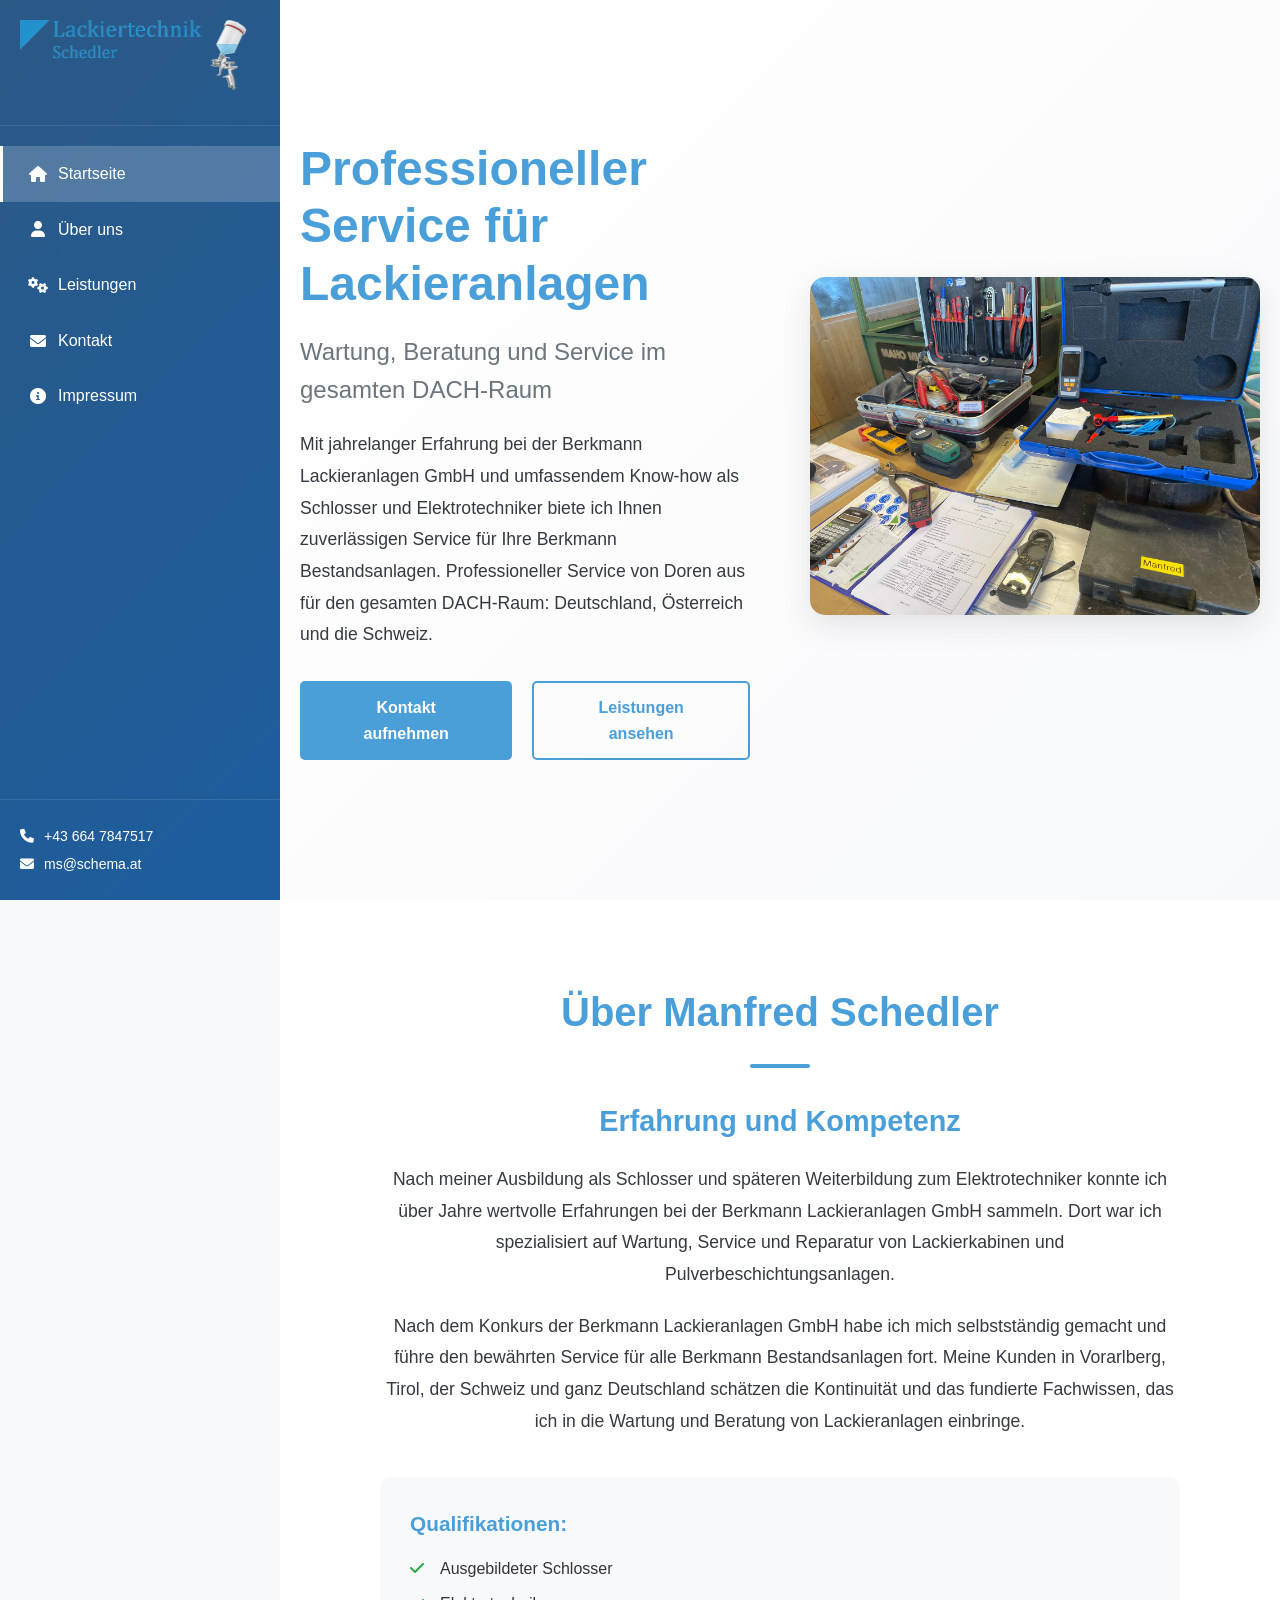
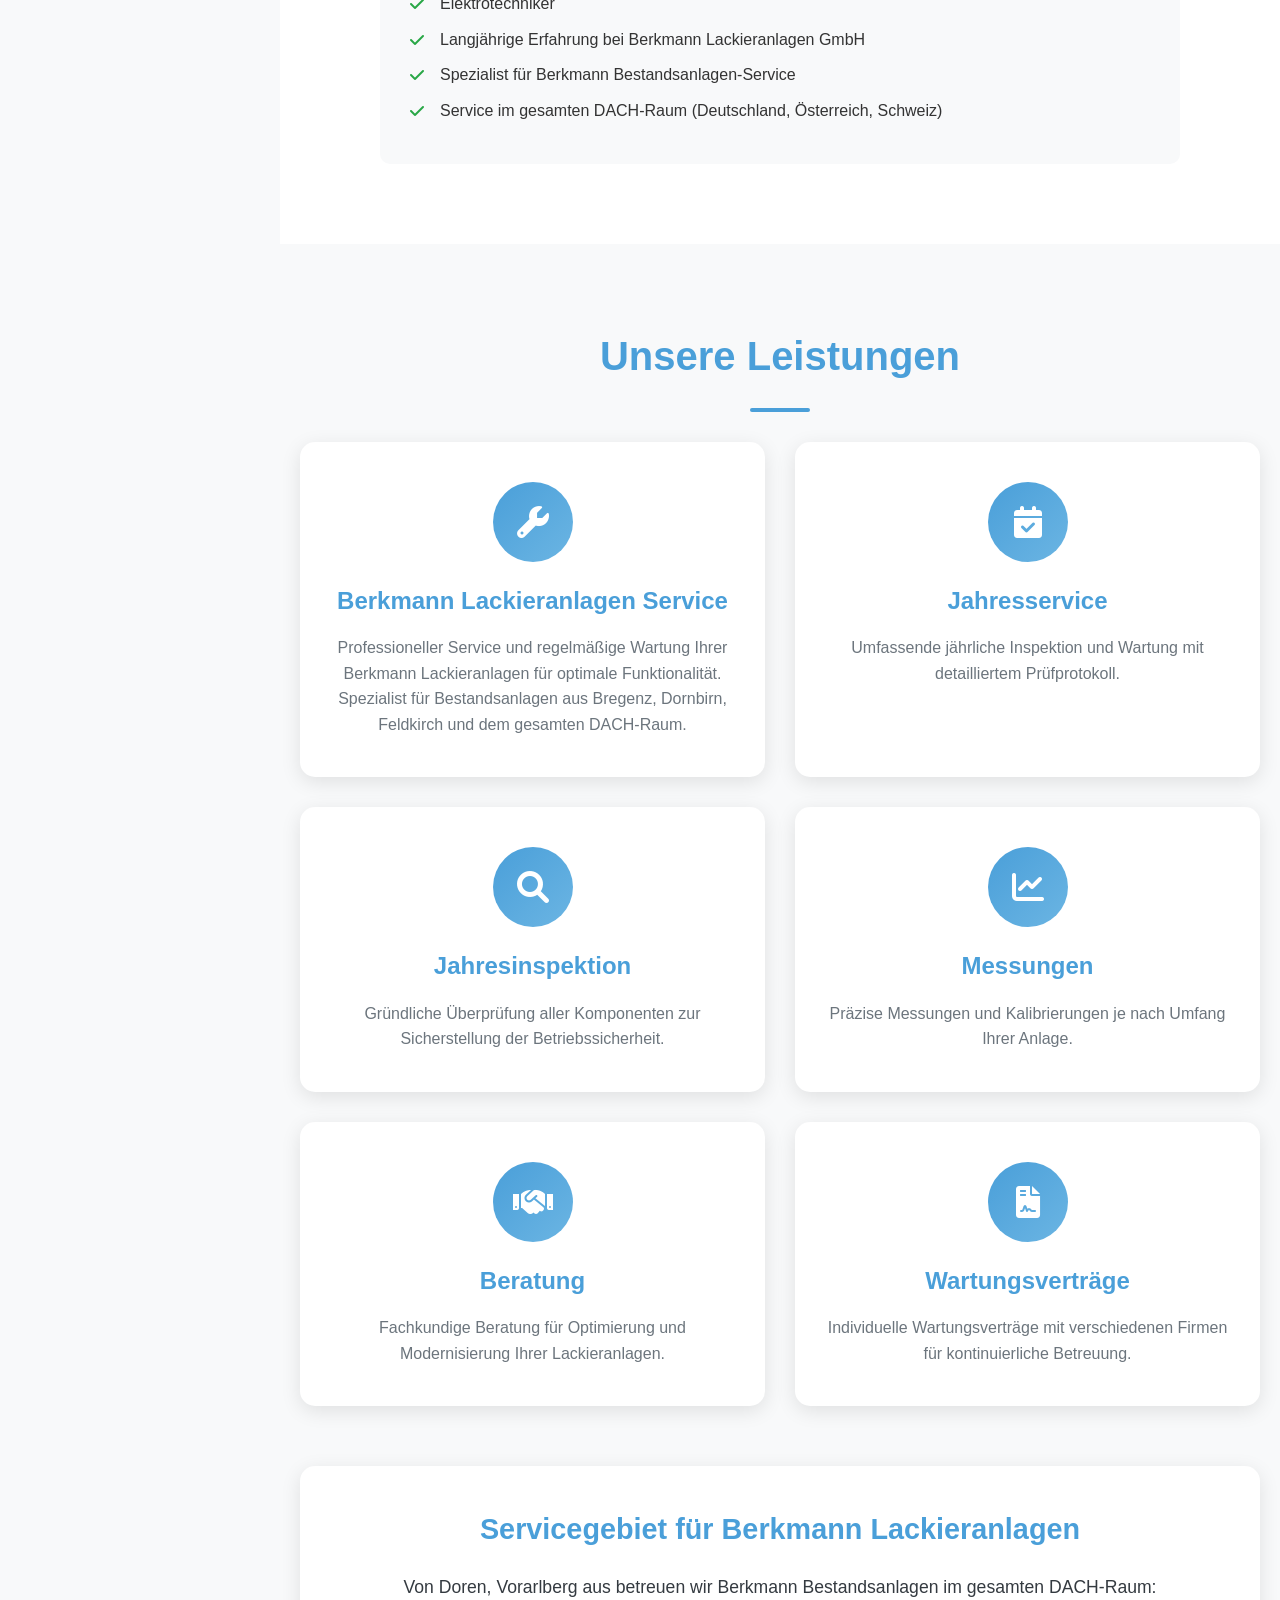
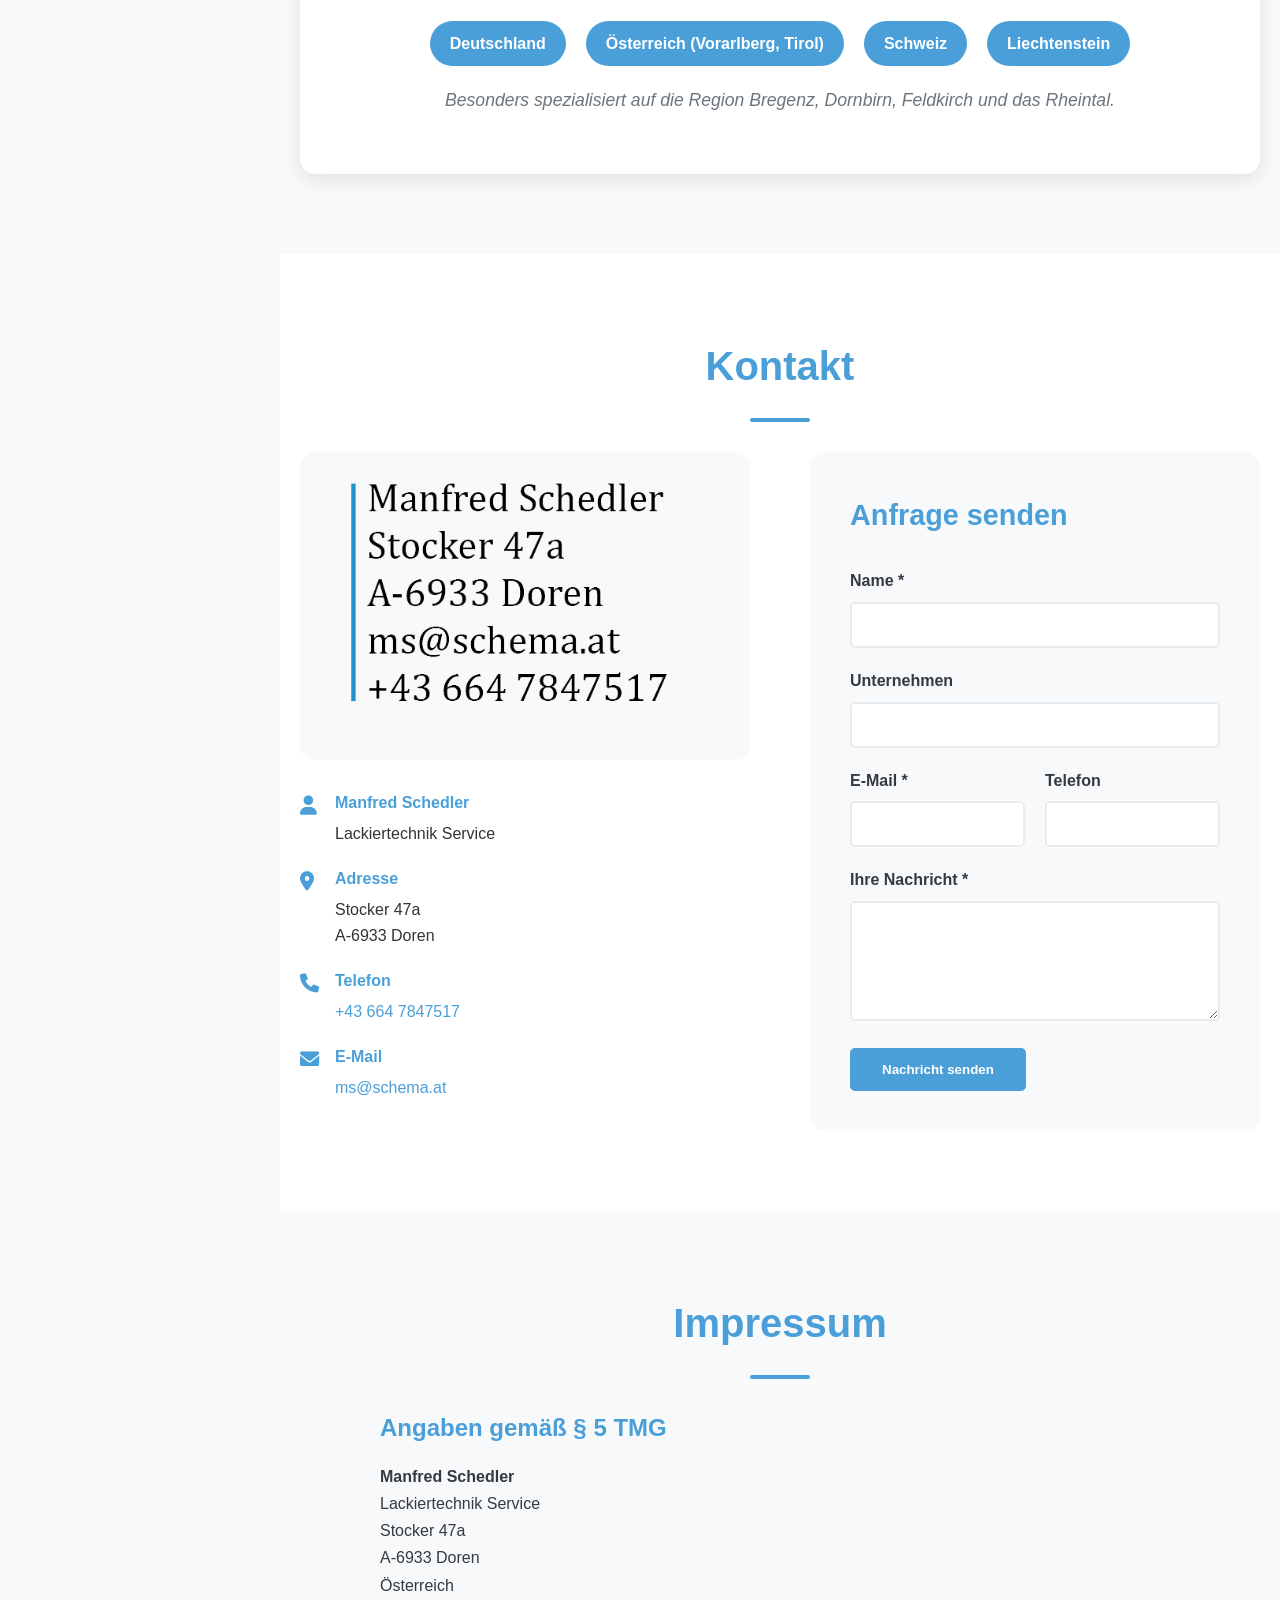
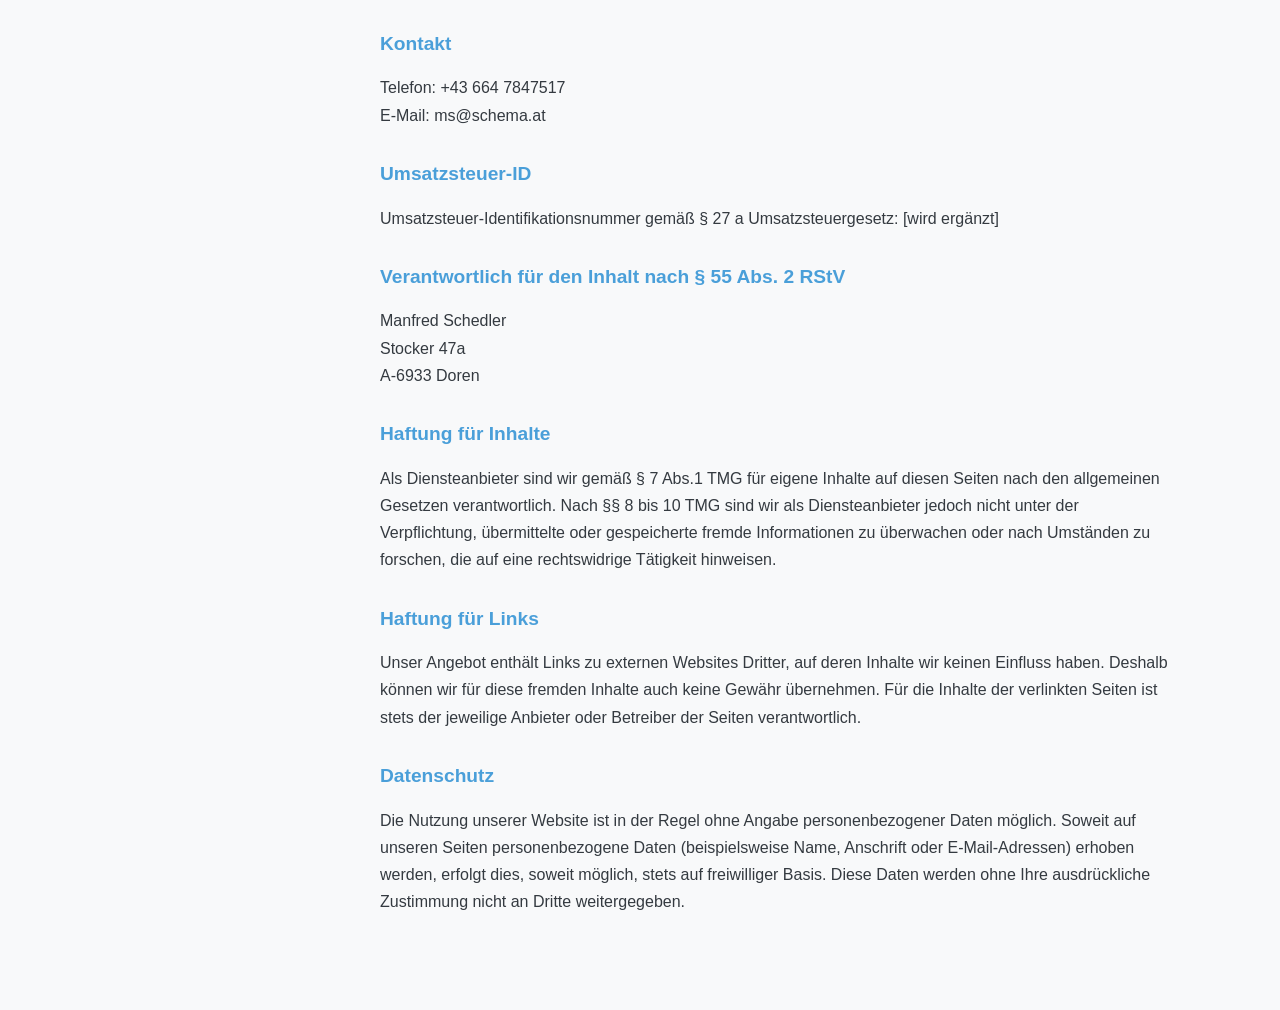
==== index.html @ 7fbb6a45 "Sicherung auf GitHub (04.10.2026)" ====
<!DOCTYPE html>
<html lang="de">
<head>
    <meta charset="UTF-8">
    <meta name="viewport" content="width=device-width, initial-scale=1.0">
    <title>Berkmann Lackieranlagen Service | Wartung & Beratung DACH | Schedler Lackiertechnik</title>
    <meta name="description" content="Professioneller Service für Berkmann Lackieranlagen im DACH-Raum. Wartung, Jahresservice und Beratung für Bestandsanlagen von Manfred Schedler aus Doren, Vorarlberg.">
    <meta name="keywords" content="Berkmann Lackieranlagen Service, Lackieranlagen Wartung, Berkmann Service, Jahresservice Lackieranlage, Manfred Schedler, Doren, Vorarlberg, Bregenz, Dornbirn, Feldkirch, Lackierkabine Wartung, Pulverbeschichtung Service">
    <meta name="robots" content="index, follow">
    <meta name="author" content="Manfred Schedler">
    <meta property="og:title" content="Berkmann Lackieranlagen Service | Schedler Lackiertechnik">
    <meta property="og:description" content="Professioneller Service und Wartung für Berkmann Lackieranlagen im DACH-Raum">
    <meta property="og:type" content="website">
    <meta property="og:url" content="https://www.lackiertechnikschedler.at">
    <meta property="og:image" content="https://www.lackiertechnikschedler.at/pictures/Firmenlogo_Name.png">
    <meta name="twitter:card" content="summary">
    <meta name="twitter:title" content="Berkmann Lackieranlagen Service | Schedler Lackiertechnik">
    <meta name="twitter:description" content="Professioneller Service und Wartung für Berkmann Lackieranlagen">
    <meta name="geo.region" content="AT-8">
    <meta name="geo.placename" content="Doren, Vorarlberg">
    <meta name="geo.position" content="47.3422;9.9375">
    <meta name="ICBM" content="47.3422, 9.9375">
    <link href="https://cdnjs.cloudflare.com/ajax/libs/font-awesome/6.0.0/css/all.min.css" rel="stylesheet">
    <link rel="stylesheet" href="style.css">
</head>
<body>
    <!-- Sidebar Navigation -->
    <nav class="sidebar">
        <div class="sidebar-header">
            <img src="pictures/Firmenlogo_Name.png" alt="Schedler Lackiertechnik Service Berkmann Lackieranlagen Logo" class="logo">
        </div>
        <ul class="nav-menu">
            <li><a href="#home" class="nav-link active"><i class="fas fa-home"></i> Startseite</a></li>
            <li><a href="#about" class="nav-link"><i class="fas fa-user"></i> Über uns</a></li>
            <li><a href="#services" class="nav-link"><i class="fas fa-cogs"></i> Leistungen</a></li>
            <li><a href="#contact" class="nav-link"><i class="fas fa-envelope"></i> Kontakt</a></li>
            <li><a href="#impressum" class="nav-link"><i class="fas fa-info-circle"></i> Impressum</a></li>
        </ul>
        <div class="sidebar-footer">
            <div class="contact-quick">
                <p><i class="fas fa-phone"></i> +43 664 7847517</p>
                <p><i class="fas fa-envelope"></i> ms@schema.at</p>
            </div>
        </div>
    </nav>

    <!-- Mobile Menu Toggle -->
    <button class="mobile-menu-toggle">
        <i class="fas fa-bars"></i>
    </button>

    <!-- Main Content -->
    <main class="main-content">
        <!-- Hero Section -->
        <section id="home" class="hero-section">
            <div class="hero-content">
                <div class="hero-text">
                    <h1>Professioneller Service für Lackieranlagen</h1>
                    <p class="hero-subtitle">Wartung, Beratung und Service im gesamten DACH-Raum</p>
                    <p class="hero-description">
                        Mit jahrelanger Erfahrung bei der Berkmann Lackieranlagen GmbH und umfassendem Know-how 
                        als Schlosser und Elektrotechniker biete ich Ihnen zuverlässigen Service für Ihre Berkmann Bestandsanlagen. 
                        Professioneller Service von Doren aus für den gesamten DACH-Raum: Deutschland, Österreich und die Schweiz.
                    </p>
                    <div class="hero-buttons">
                        <a href="#contact" class="btn btn-primary">Kontakt aufnehmen</a>
                        <a href="#services" class="btn btn-secondary">Leistungen ansehen</a>
                    </div>
                </div>
                <div class="hero-image">
                    <img src="pictures/werkzeug.jpg" alt="Professionelle Wartung Berkmann Lackieranlagen Werkzeuge Messgeräte Service">
                </div>
            </div>
        </section>

        <!-- About Section -->
        <section id="about" class="about-section">
            <div class="container">
                <h2>Über Manfred Schedler</h2>
                <div class="about-content">
                    <div class="about-text">
                        <h3>Erfahrung und Kompetenz</h3>
                        <p>
                            Nach meiner Ausbildung als Schlosser und späteren Weiterbildung zum Elektrotechniker 
                            konnte ich über Jahre wertvolle Erfahrungen bei der Berkmann Lackieranlagen GmbH sammeln. 
                            Dort war ich spezialisiert auf Wartung, Service und Reparatur von Lackierkabinen und Pulverbeschichtungsanlagen.
                        </p>
                        <p>
                            Nach dem Konkurs der Berkmann Lackieranlagen GmbH habe ich mich selbstständig gemacht und führe den bewährten 
                            Service für alle Berkmann Bestandsanlagen fort. Meine Kunden in Vorarlberg, Tirol, der Schweiz und ganz Deutschland schätzen die Kontinuität und das 
                            fundierte Fachwissen, das ich in die Wartung und Beratung von Lackieranlagen einbringe.
                        </p>
                        
                        <div class="qualifications">
                            <h4>Qualifikationen:</h4>
                            <ul>
                                <li><i class="fas fa-check"></i> Ausgebildeter Schlosser</li>
                                <li><i class="fas fa-check"></i> Elektrotechniker</li>
                                <li><i class="fas fa-check"></i> Langjährige Erfahrung bei Berkmann Lackieranlagen GmbH</li>
                                <li><i class="fas fa-check"></i> Spezialist für Berkmann Bestandsanlagen-Service</li>
                                <li><i class="fas fa-check"></i> Service im gesamten DACH-Raum (Deutschland, Österreich, Schweiz)</li>
                            </ul>
                        </div>
                    </div>
                </div>
            </div>
        </section>

        <!-- Services Section -->
        <section id="services" class="services-section">
            <div class="container">
                <h2>Unsere Leistungen</h2>
                <div class="services-grid">
                    <div class="service-card">
                        <div class="service-icon">
                            <i class="fas fa-wrench"></i>
                        </div>
                        <h3>Berkmann Lackieranlagen Service</h3>
                        <p>Professioneller Service und regelmäßige Wartung Ihrer Berkmann Lackieranlagen für optimale Funktionalität. Spezialist für Bestandsanlagen aus Bregenz, Dornbirn, Feldkirch und dem gesamten DACH-Raum.</p>
                    </div>
                    
                    <div class="service-card">
                        <div class="service-icon">
                            <i class="fas fa-calendar-check"></i>
                        </div>
                        <h3>Jahresservice</h3>
                        <p>Umfassende jährliche Inspektion und Wartung mit detailliertem Prüfprotokoll.</p>
                    </div>
                    
                    <div class="service-card">
                        <div class="service-icon">
                            <i class="fas fa-search"></i>
                        </div>
                        <h3>Jahresinspektion</h3>
                        <p>Gründliche Überprüfung aller Komponenten zur Sicherstellung der Betriebssicherheit.</p>
                    </div>
                    
                    <div class="service-card">
                        <div class="service-icon">
                            <i class="fas fa-chart-line"></i>
                        </div>
                        <h3>Messungen</h3>
                        <p>Präzise Messungen und Kalibrierungen je nach Umfang Ihrer Anlage.</p>
                    </div>
                    
                    <div class="service-card">
                        <div class="service-icon">
                            <i class="fas fa-handshake"></i>
                        </div>
                        <h3>Beratung</h3>
                        <p>Fachkundige Beratung für Optimierung und Modernisierung Ihrer Lackieranlagen.</p>
                    </div>
                    
                    <div class="service-card">
                        <div class="service-icon">
                            <i class="fas fa-file-contract"></i>
                        </div>
                        <h3>Wartungsverträge</h3>
                        <p>Individuelle Wartungsverträge mit verschiedenen Firmen für kontinuierliche Betreuung.</p>
                    </div>
                </div>
                
                <div class="service-areas">
                    <h3>Servicegebiet für Berkmann Lackieranlagen</h3>
                    <p>Von Doren, Vorarlberg aus betreuen wir Berkmann Bestandsanlagen im gesamten DACH-Raum:</p>
                    <div class="areas">
                        <span class="area">Deutschland</span>
                        <span class="area">Österreich (Vorarlberg, Tirol)</span>
                        <span class="area">Schweiz</span>
                        <span class="area">Liechtenstein</span>
                    </div>
                    <p style="margin-top: 20px; color: var(--secondary-gray); font-style: italic;">
                        Besonders spezialisiert auf die Region Bregenz, Dornbirn, Feldkirch und das Rheintal.
                    </p>
                </div>
            </div>
        </section>

        <!-- Contact Section -->
        <section id="contact" class="contact-section">
            <div class="container">
                <h2>Kontakt</h2>
                <div class="contact-content">
                    <div class="contact-info">
                        <div class="contact-card">
                            <img src="pictures/Firmenlogo_Adresse.png" alt="Kontaktdaten Manfred Schedler Berkmann Lackieranlagen Service Doren Vorarlberg" class="contact-logo">
                        </div>
                        
                        <div class="contact-details">
                            <div class="contact-item">
                                <i class="fas fa-user"></i>
                                <div>
                                    <h4>Manfred Schedler</h4>
                                    <p>Lackiertechnik Service</p>
                                </div>
                            </div>
                            
                            <div class="contact-item">
                                <i class="fas fa-map-marker-alt"></i>
                                <div>
                                    <h4>Adresse</h4>
                                    <p>Stocker 47a<br>A-6933 Doren</p>
                                </div>
                            </div>
                            
                            <div class="contact-item">
                                <i class="fas fa-phone"></i>
                                <div>
                                    <h4>Telefon</h4>
                                    <p><a href="tel:+4366478475117">+43 664 7847517</a></p>
                                </div>
                            </div>
                            
                            <div class="contact-item">
                                <i class="fas fa-envelope"></i>
                                <div>
                                    <h4>E-Mail</h4>
                                    <p><a href="mailto:ms@schema.at">ms@schema.at</a></p>
                                </div>
                            </div>
                        </div>
                    </div>
                    
                    <div class="contact-form">
                        <h3>Anfrage senden</h3>
                        <form>
                            <div class="form-group">
                                <label for="name">Name *</label>
                                <input type="text" id="name" name="name" required>
                            </div>
                            
                            <div class="form-group">
                                <label for="company">Unternehmen</label>
                                <input type="text" id="company" name="company">
                            </div>
                            
                            <div class="form-row">
                                <div class="form-group">
                                    <label for="email">E-Mail *</label>
                                    <input type="email" id="email" name="email" required>
                                </div>
                                
                                <div class="form-group">
                                    <label for="phone">Telefon</label>
                                    <input type="tel" id="phone" name="phone">
                                </div>
                            </div>
                            
                            <div class="form-group">
                                <label for="message">Ihre Nachricht *</label>
                                <textarea id="message" name="message" rows="5" required></textarea>
                            </div>
                            
                            <button type="submit" class="btn btn-primary">Nachricht senden</button>
                        </form>
                    </div>
                </div>
            </div>
        </section>

        <!-- Impressum Section -->
        <section id="impressum" class="impressum-section">
            <div class="container">
                <h2>Impressum</h2>
                <div class="impressum-content">
                    <div class="impressum-info">
                        <h3>Angaben gemäß § 5 TMG</h3>
                        <p>
                            <strong>Manfred Schedler</strong><br>
                            Lackiertechnik Service<br>
                            Stocker 47a<br>
                            A-6933 Doren<br>
                            Österreich
                        </p>
                        
                        <h4>Kontakt</h4>
                        <p>
                            Telefon: +43 664 7847517<br>
                            E-Mail: ms@schema.at
                        </p>
                        
                        <h4>Umsatzsteuer-ID</h4>
                        <p>Umsatzsteuer-Identifikationsnummer gemäß § 27 a Umsatzsteuergesetz: [wird ergänzt]</p>
                        
                        <h4>Verantwortlich für den Inhalt nach § 55 Abs. 2 RStV</h4>
                        <p>
                            Manfred Schedler<br>
                            Stocker 47a<br>
                            A-6933 Doren
                        </p>
                        
                        <h4>Haftung für Inhalte</h4>
                        <p>
                            Als Diensteanbieter sind wir gemäß § 7 Abs.1 TMG für eigene Inhalte auf diesen Seiten nach den 
                            allgemeinen Gesetzen verantwortlich. Nach §§ 8 bis 10 TMG sind wir als Diensteanbieter jedoch nicht 
                            unter der Verpflichtung, übermittelte oder gespeicherte fremde Informationen zu überwachen oder nach 
                            Umständen zu forschen, die auf eine rechtswidrige Tätigkeit hinweisen.
                        </p>
                        
                        <h4>Haftung für Links</h4>
                        <p>
                            Unser Angebot enthält Links zu externen Websites Dritter, auf deren Inhalte wir keinen Einfluss haben. 
                            Deshalb können wir für diese fremden Inhalte auch keine Gewähr übernehmen. Für die Inhalte der verlinkten 
                            Seiten ist stets der jeweilige Anbieter oder Betreiber der Seiten verantwortlich.
                        </p>
                        
                        <h4>Datenschutz</h4>
                        <p>
                            Die Nutzung unserer Website ist in der Regel ohne Angabe personenbezogener Daten möglich. 
                            Soweit auf unseren Seiten personenbezogene Daten (beispielsweise Name, Anschrift oder E-Mail-Adressen) 
                            erhoben werden, erfolgt dies, soweit möglich, stets auf freiwilliger Basis. Diese Daten werden ohne Ihre 
                            ausdrückliche Zustimmung nicht an Dritte weitergegeben.
                        </p>
                    </div>
                </div>
            </div>
        </section>
    </main>

    <!-- Strukturierte Daten für SEO -->
    <script type="application/ld+json">
    {
      "@context": "https://schema.org",
      "@type": "LocalBusiness",
      "name": "Schedler Lackiertechnik Service",
      "description": "Professioneller Service für Berkmann Lackieranlagen im DACH-Raum",
      "image": "https://www.lackiertechnikschedler.at/pictures/Firmenlogo_Name.png",
      "address": {
        "@type": "PostalAddress",
        "streetAddress": "Stocker 47a",
        "addressLocality": "Doren",
        "addressRegion": "Vorarlberg",
        "postalCode": "6933",
        "addressCountry": "AT"
      },
      "telephone": "+43 664 7847517",
      "email": "ms@schema.at",
      "url": "https://www.lackiertechnikschedler.at",
      "priceRange": "$$",
      "openingHours": "Mo-Fr 08:00-17:00",
      "serviceArea": {
        "@type": "GeoCircle",
        "geoMidpoint": {
          "@type": "GeoCoordinates",
          "latitude": 47.3422,
          "longitude": 9.9375
        },
        "geoRadius": "500000"
      },
      "hasOfferCatalog": {
        "@type": "OfferCatalog",
        "name": "Lackieranlagen Services",
        "itemListElement": [
          {
            "@type": "Offer",
            "itemOffered": {
              "@type": "Service",
              "name": "Berkmann Lackieranlagen Service",
              "description": "Wartung und Service für Berkmann Bestandsanlagen"
            }
          },
          {
            "@type": "Offer",
            "itemOffered": {
              "@type": "Service",
              "name": "Jahresservice Lackieranlagen",
              "description": "Jährliche Inspektion und Wartung von Lackieranlagen"
            }
          },
          {
            "@type": "Offer",
            "itemOffered": {
              "@type": "Service",
              "name": "Wartungsverträge",
              "description": "Individuelle Wartungsverträge für kontinuierliche Betreuung"
            }
          }
        ]
      },
      "founder": {
        "@type": "Person",
        "name": "Manfred Schedler",
        "jobTitle": "Elektrotechniker & Schlosser"
      }
    }
    </script>

    <script src="script.js"></script>
</body>
</html>
---- style.css ----
/* CSS Reset und Basis Styles */
* {
    margin: 0;
    padding: 0;
    box-sizing: border-box;
}

html {
    scroll-behavior: smooth;
}

body {
    font-family: 'Segoe UI', Tahoma, Geneva, Verdana, sans-serif;
    line-height: 1.6;
    color: #333;
    background-color: #f8f9fa;
}

/* CSS Variablen für Farben */
:root {
    --primary-blue: #4A9FD9;
    --primary-blue-dark: #3788c4;
    --primary-blue-light: #6bb5e3;
    --secondary-gray: #6c757d;
    --light-gray: #f8f9fa;
    --medium-gray: #e9ecef;
    --dark-gray: #343a40;
    --white: #ffffff;
    --success: #28a745;
    --danger: #dc3545;
    --warning: #ffc107;
    --info: #17a2b8;
    --sidebar-width: 280px;
}

/* Container */
.container {
    max-width: 1200px;
    margin: 0 auto;
    padding: 0 20px;
}

/* Sidebar Navigation */
.sidebar {
    position: fixed;
    top: 0;
    left: 0;
    height: 100vh;
    width: var(--sidebar-width);
    background: linear-gradient(135deg, #2b5986 0%, #1c5d9e 100%);
    color: var(--white);
    z-index: 1000;
    display: flex;
    flex-direction: column;
    transition: transform 0.3s ease;
}

.sidebar-header {
    padding: 20px;
    border-bottom: 1px solid rgba(255, 255, 255, 0.1);
}

.sidebar-header .logo {
    width: 100%;
    height: auto;
    max-width: 240px;
}

.nav-menu {
    list-style: none;
    padding: 20px 0;
    flex: 1;
}

.nav-menu li {
    margin: 0;
}

.nav-link {
    display: flex;
    align-items: center;
    padding: 15px 25px;
    color: var(--white);
    text-decoration: none;
    transition: all 0.3s ease;
    border-left: 3px solid transparent;
}

.nav-link:hover {
    background-color: rgba(255, 255, 255, 0.1);
    border-left-color: var(--white);
}

.nav-link.active {
    background-color: rgba(255, 255, 255, 0.2);
    border-left-color: var(--white);
}

.nav-link i {
    margin-right: 10px;
    width: 20px;
    text-align: center;
}

.sidebar-footer {
    padding: 20px;
    border-top: 1px solid rgba(255, 255, 255, 0.1);
}

.contact-quick p {
    margin: 5px 0;
    font-size: 14px;
    display: flex;
    align-items: center;
}

.contact-quick i {
    margin-right: 8px;
    width: 16px;
}

/* Mobile Menu Toggle */
.mobile-menu-toggle {
    display: none;
    position: fixed;
    top: 20px;
    left: 20px;
    z-index: 1001;
    background: var(--primary-blue);
    color: var(--white);
    border: none;
    padding: 12px;
    border-radius: 5px;
    cursor: pointer;
    font-size: 18px;
}

/* Main Content */
.main-content {
    margin-left: var(--sidebar-width);
    min-height: 100vh;
}

/* Sections */
section {
    padding: 80px 0;
}

section h2 {
    font-size: 2.5rem;
    margin-bottom: 30px;
    text-align: center;
    color: var(--primary-blue);
    position: relative;
}

section h2::after {
    content: '';
    display: block;
    width: 60px;
    height: 4px;
    background: var(--primary-blue);
    margin: 20px auto;
    border-radius: 2px;
}

/* Hero Section */
.hero-section {
    background: linear-gradient(135deg, var(--white) 0%, var(--light-gray) 100%);
    padding: 100px 0;
    min-height: 100vh;
    display: flex;
    align-items: center;
}

.hero-content {
    display: grid;
    grid-template-columns: 1fr 1fr;
    gap: 60px;
    align-items: center;
    max-width: 1200px;
    margin: 0 auto;
    padding: 0 20px;
}

.hero-text h1 {
    font-size: 3rem;
    color: var(--primary-blue);
    margin-bottom: 20px;
    line-height: 1.2;
}

.hero-subtitle {
    font-size: 1.5rem;
    color: var(--secondary-gray);
    margin-bottom: 20px;
    font-weight: 300;
}

.hero-description {
    font-size: 1.1rem;
    color: var(--dark-gray);
    margin-bottom: 30px;
    line-height: 1.8;
}

.hero-buttons {
    display: flex;
    gap: 20px;
}

.hero-image img {
    width: 100%;
    height: auto;
    border-radius: 15px;
    box-shadow: 0 10px 30px rgba(0, 0, 0, 0.1);
}

/* Buttons */
.btn {
    display: inline-block;
    padding: 12px 30px;
    border-radius: 5px;
    text-decoration: none;
    font-weight: 600;
    text-align: center;
    transition: all 0.3s ease;
    cursor: pointer;
    border: 2px solid transparent;
}

.btn-primary {
    background: var(--primary-blue);
    color: var(--white);
    border-color: var(--primary-blue);
}

.btn-primary:hover {
    background: var(--primary-blue-dark);
    border-color: var(--primary-blue-dark);
    transform: translateY(-2px);
    box-shadow: 0 5px 15px rgba(74, 159, 217, 0.3);
}

.btn-secondary {
    background: transparent;
    color: var(--primary-blue);
    border-color: var(--primary-blue);
}

.btn-secondary:hover {
    background: var(--primary-blue);
    color: var(--white);
    transform: translateY(-2px);
}

/* About Section */
.about-section {
    background: var(--white);
}

.about-content {
    max-width: 800px;
    margin: 0 auto;
    text-align: center;
}

.about-text h3 {
    color: var(--primary-blue);
    font-size: 1.8rem;
    margin-bottom: 20px;
}

.about-text p {
    font-size: 1.1rem;
    margin-bottom: 20px;
    color: var(--dark-gray);
    line-height: 1.8;
}

.qualifications {
    background: var(--light-gray);
    padding: 30px;
    border-radius: 10px;
    margin-top: 40px;
    text-align: left;
}

.qualifications h4 {
    color: var(--primary-blue);
    margin-bottom: 15px;
    font-size: 1.3rem;
}

.qualifications ul {
    list-style: none;
}

.qualifications li {
    margin: 10px 0;
    display: flex;
    align-items: center;
}

.qualifications li i {
    color: var(--success);
    margin-right: 10px;
    width: 20px;
}

/* Services Section */
.services-section {
    background: var(--light-gray);
}

.services-grid {
    display: grid;
    grid-template-columns: repeat(auto-fit, minmax(350px, 1fr));
    gap: 30px;
    margin-bottom: 60px;
}

.service-card {
    background: var(--white);
    padding: 40px 30px;
    border-radius: 15px;
    text-align: center;
    box-shadow: 0 5px 20px rgba(0, 0, 0, 0.1);
    transition: transform 0.3s ease, box-shadow 0.3s ease;
}

.service-card:hover {
    transform: translateY(-5px);
    box-shadow: 0 15px 40px rgba(0, 0, 0, 0.15);
}

.service-icon {
    width: 80px;
    height: 80px;
    background: linear-gradient(135deg, var(--primary-blue), var(--primary-blue-light));
    border-radius: 50%;
    display: flex;
    align-items: center;
    justify-content: center;
    margin: 0 auto 20px;
}

.service-icon i {
    font-size: 2rem;
    color: var(--white);
}

.service-card h3 {
    color: var(--primary-blue);
    margin-bottom: 15px;
    font-size: 1.5rem;
}

.service-card p {
    color: var(--secondary-gray);
    line-height: 1.6;
}

.service-areas {
    text-align: center;
    background: var(--white);
    padding: 40px;
    border-radius: 15px;
    box-shadow: 0 5px 20px rgba(0, 0, 0, 0.1);
}

.service-areas h3 {
    color: var(--primary-blue);
    margin-bottom: 20px;
    font-size: 1.8rem;
}

.service-areas p {
    margin-bottom: 20px;
    color: var(--dark-gray);
    font-size: 1.1rem;
}

.areas {
    display: flex;
    justify-content: center;
    gap: 20px;
    flex-wrap: wrap;
}

.area {
    background: var(--primary-blue);
    color: var(--white);
    padding: 10px 20px;
    border-radius: 25px;
    font-weight: 600;
}

/* Contact Section */
.contact-section {
    background: var(--white);
}

.contact-content {
    display: grid;
    grid-template-columns: 1fr 1fr;
    gap: 60px;
    max-width: 1200px;
    margin: 0 auto;
}

.contact-card {
    background: var(--light-gray);
    padding: 30px;
    border-radius: 15px;
    text-align: center;
    margin-bottom: 30px;
}

.contact-logo {
    max-width: 100%;
    height: auto;
}

.contact-details {
    display: flex;
    flex-direction: column;
    gap: 20px;
}

.contact-item {
    display: flex;
    align-items: flex-start;
    gap: 15px;
}

.contact-item i {
    color: var(--primary-blue);
    font-size: 1.2rem;
    margin-top: 5px;
    min-width: 20px;
}

.contact-item h4 {
    color: var(--primary-blue);
    margin-bottom: 5px;
}

.contact-item a {
    color: var(--primary-blue);
    text-decoration: none;
}

.contact-item a:hover {
    text-decoration: underline;
}

/* Contact Form */
.contact-form {
    background: var(--light-gray);
    padding: 40px;
    border-radius: 15px;
}

.contact-form h3 {
    color: var(--primary-blue);
    margin-bottom: 30px;
    font-size: 1.8rem;
}

.form-group {
    margin-bottom: 20px;
}

.form-row {
    display: grid;
    grid-template-columns: 1fr 1fr;
    gap: 20px;
}

.form-group label {
    display: block;
    margin-bottom: 8px;
    color: var(--dark-gray);
    font-weight: 600;
}

.form-group input,
.form-group textarea {
    width: 100%;
    padding: 12px 15px;
    border: 2px solid var(--medium-gray);
    border-radius: 5px;
    font-size: 16px;
    transition: border-color 0.3s ease;
    font-family: inherit;
}

.form-group input:focus,
.form-group textarea:focus {
    outline: none;
    border-color: var(--primary-blue);
}

.form-group textarea {
    resize: vertical;
    min-height: 120px;
}

/* Impressum Section */
.impressum-section {
    background: var(--light-gray);
}

.impressum-content {
    max-width: 800px;
    margin: 0 auto;
}

.impressum-info h3,
.impressum-info h4 {
    color: var(--primary-blue);
    margin-top: 30px;
    margin-bottom: 15px;
}

.impressum-info h3 {
    font-size: 1.5rem;
}

.impressum-info h4 {
    font-size: 1.2rem;
}

.impressum-info p {
    margin-bottom: 15px;
    line-height: 1.7;
    color: var(--dark-gray);
}

/* Responsive Design */
@media (max-width: 1024px) {
    .hero-content {
        grid-template-columns: 1fr;
        gap: 40px;
        text-align: center;
    }
    
    .hero-text h1 {
        font-size: 2.5rem;
    }
    
    .contact-content {
        grid-template-columns: 1fr;
        gap: 40px;
    }
}

@media (max-width: 768px) {
    .sidebar {
        transform: translateX(-100%);
    }
    
    .sidebar.active {
        transform: translateX(0);
    }
    
    .mobile-menu-toggle {
        display: block;
    }
    
    .main-content {
        margin-left: 0;
    }
    
    section {
        padding: 60px 0;
    }
    
    section h2 {
        font-size: 2rem;
    }
    
    .hero-text h1 {
        font-size: 2rem;
    }
    
    .hero-subtitle {
        font-size: 1.2rem;
    }
    
    .hero-buttons {
        flex-direction: column;
        gap: 15px;
    }
    
    .services-grid {
        grid-template-columns: 1fr;
        gap: 20px;
    }
    
    .form-row {
        grid-template-columns: 1fr;
    }
    
    .areas {
        flex-direction: column;
        align-items: center;
    }
    
    .hero-section {
        padding: 120px 0 60px;
    }
}

@media (max-width: 480px) {
    .container {
        padding: 0 15px;
    }
    
    .hero-text h1 {
        font-size: 1.8rem;
    }
    
    .service-card {
        padding: 30px 20px;
    }
    
    .contact-form {
        padding: 30px 20px;
    }
    
    .hero-content {
        padding: 0 15px;
    }
}
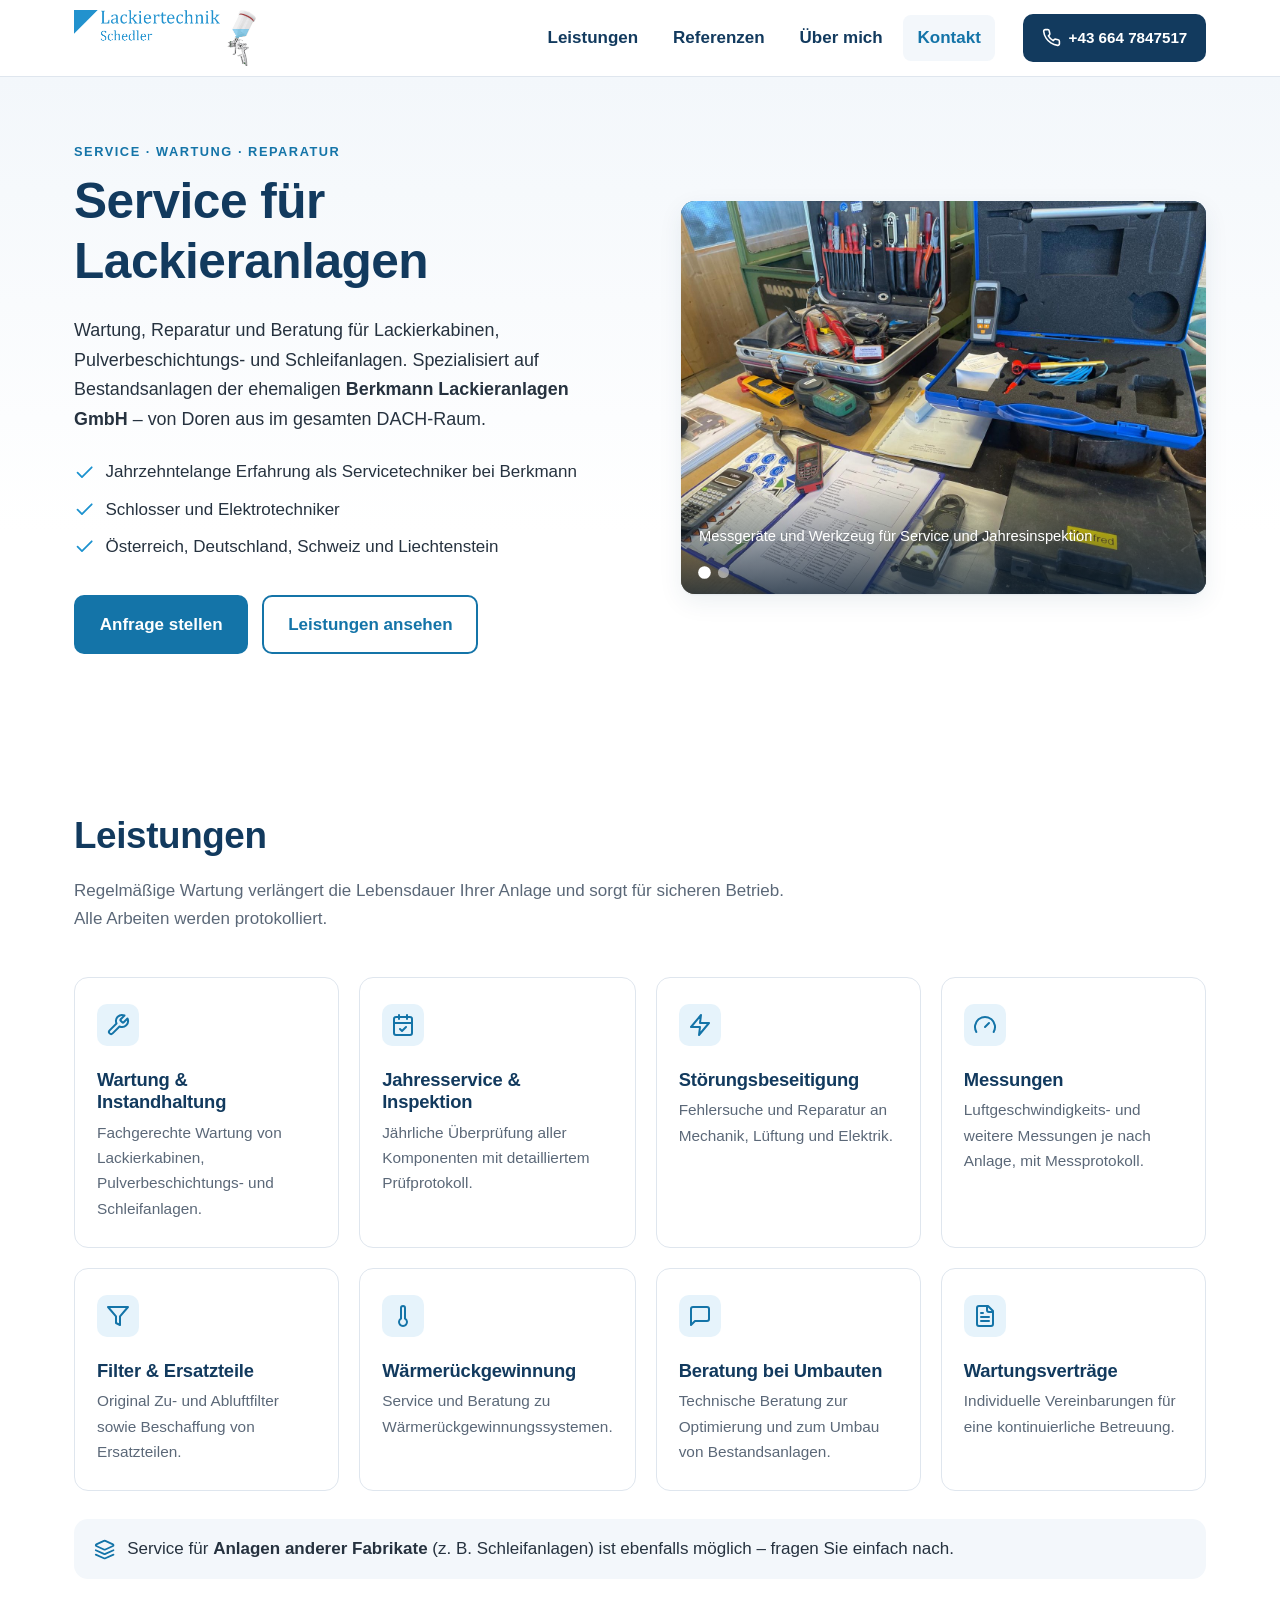
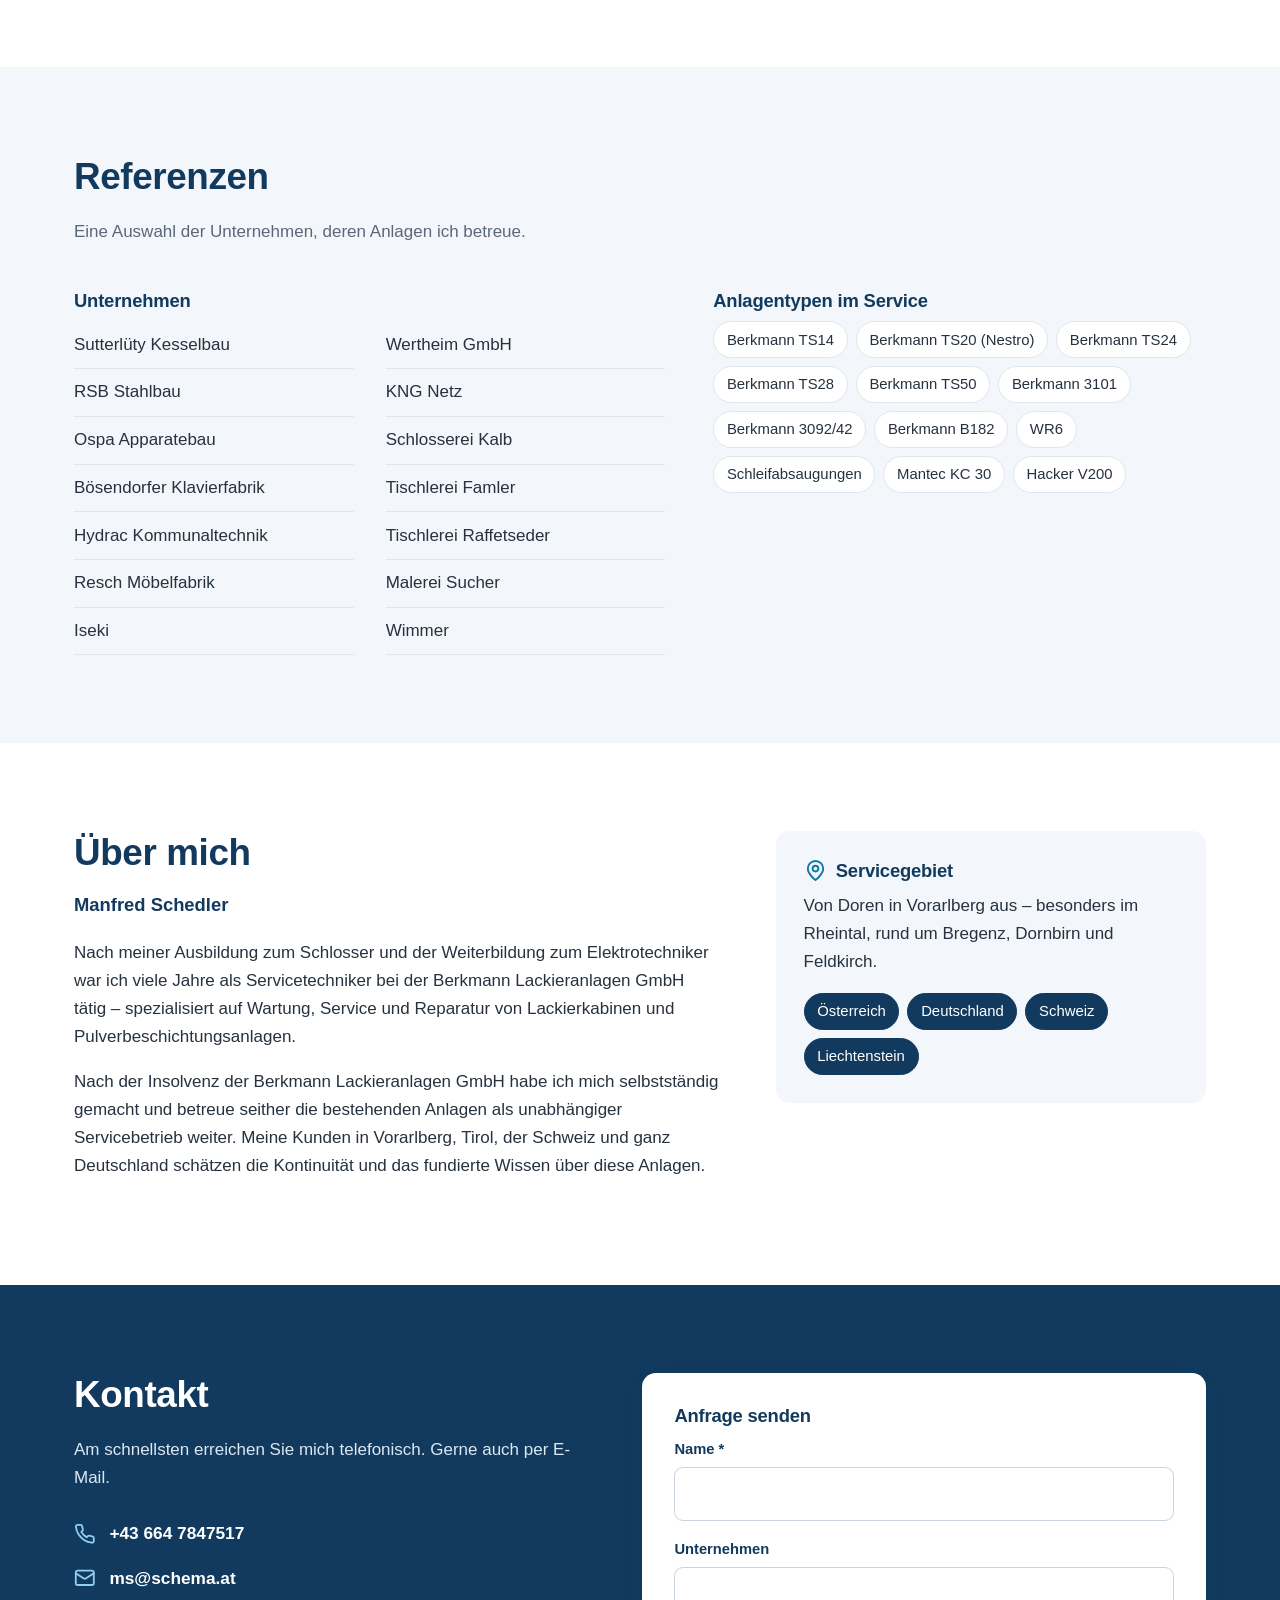
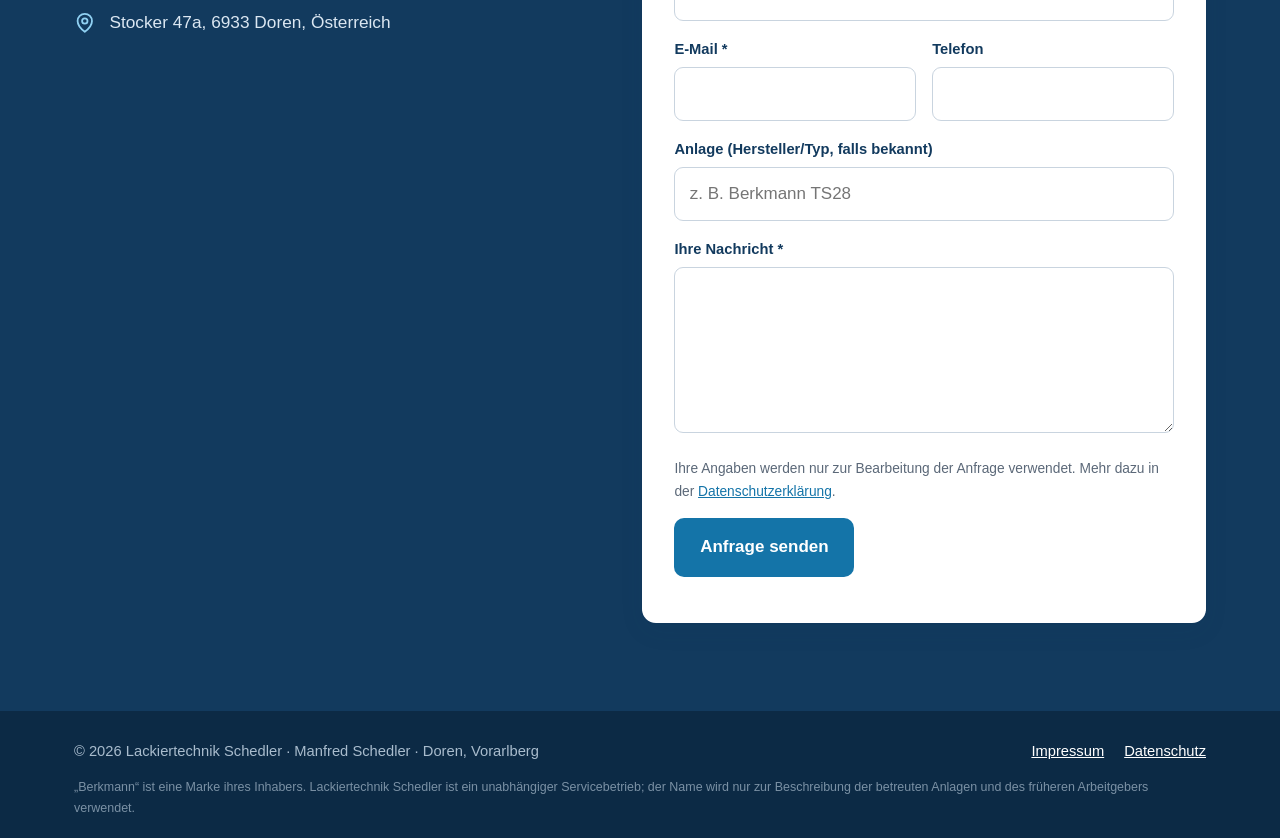
==== commit 59bdeef6: "Neue Website: Navigation oben, Referenzen, AT-Impressum, Datenschutz, Icons lokal, Favicon, Bild-Sli" ====
--- a/index.html
+++ b/index.html
@@ -1,390 +1,231 @@
 <!DOCTYPE html>
 <html lang="de">
 <head>
-    <meta charset="UTF-8">
-    <meta name="viewport" content="width=device-width, initial-scale=1.0">
-    <title>Berkmann Lackieranlagen Service | Wartung & Beratung DACH | Schedler Lackiertechnik</title>
-    <meta name="description" content="Professioneller Service für Berkmann Lackieranlagen im DACH-Raum. Wartung, Jahresservice und Beratung für Bestandsanlagen von Manfred Schedler aus Doren, Vorarlberg.">
-    <meta name="keywords" content="Berkmann Lackieranlagen Service, Lackieranlagen Wartung, Berkmann Service, Jahresservice Lackieranlage, Manfred Schedler, Doren, Vorarlberg, Bregenz, Dornbirn, Feldkirch, Lackierkabine Wartung, Pulverbeschichtung Service">
-    <meta name="robots" content="index, follow">
-    <meta name="author" content="Manfred Schedler">
-    <meta property="og:title" content="Berkmann Lackieranlagen Service | Schedler Lackiertechnik">
-    <meta property="og:description" content="Professioneller Service und Wartung für Berkmann Lackieranlagen im DACH-Raum">
-    <meta property="og:type" content="website">
-    <meta property="og:url" content="https://www.lackiertechnikschedler.at">
-    <meta property="og:image" content="https://www.lackiertechnikschedler.at/pictures/Firmenlogo_Name.png">
-    <meta name="twitter:card" content="summary">
-    <meta name="twitter:title" content="Berkmann Lackieranlagen Service | Schedler Lackiertechnik">
-    <meta name="twitter:description" content="Professioneller Service und Wartung für Berkmann Lackieranlagen">
-    <meta name="geo.region" content="AT-8">
-    <meta name="geo.placename" content="Doren, Vorarlberg">
-    <meta name="geo.position" content="47.3422;9.9375">
-    <meta name="ICBM" content="47.3422, 9.9375">
-    <link href="https://cdnjs.cloudflare.com/ajax/libs/font-awesome/6.0.0/css/all.min.css" rel="stylesheet">
-    <link rel="stylesheet" href="style.css">
+<meta charset="UTF-8">
+<meta name="viewport" content="width=device-width, initial-scale=1">
+<title>Lackiertechnik Schedler – Service &amp; Wartung für Lackieranlagen | Doren, Vorarlberg</title>
+<meta name="description" content="Service, Wartung und Reparatur von Lackieranlagen im DACH-Raum – spezialisiert auf Bestandsanlagen der ehemaligen Berkmann Lackieranlagen GmbH. Manfred Schedler, Doren (Vorarlberg).">
+<meta name="author" content="Manfred Schedler">
+<link rel="canonical" href="https://www.lackiertechnikschedler.at/">
+<meta property="og:type" content="website">
+<meta property="og:title" content="Lackiertechnik Schedler – Service &amp; Wartung für Lackieranlagen">
+<meta property="og:description" content="Service für Bestandsanlagen der ehemaligen Berkmann Lackieranlagen GmbH und andere Fabrikate – von Doren aus im gesamten DACH-Raum.">
+<meta property="og:url" content="https://www.lackiertechnikschedler.at/">
+<meta property="og:image" content="https://www.lackiertechnikschedler.at/img/werkzeug.jpg">
+<meta property="og:locale" content="de_AT">
+<meta name="theme-color" content="#123a5e">
+<link rel="icon" href="favicon.svg" type="image/svg+xml">
+<link rel="icon" href="img/favicon-32.png" sizes="32x32" type="image/png">
+<link rel="apple-touch-icon" href="img/apple-touch-icon.png">
+<link rel="stylesheet" href="style.css">
 </head>
 <body>
-    <!-- Sidebar Navigation -->
-    <nav class="sidebar">
-        <div class="sidebar-header">
-            <img src="pictures/Firmenlogo_Name.png" alt="Schedler Lackiertechnik Service Berkmann Lackieranlagen Logo" class="logo">
-        </div>
-        <ul class="nav-menu">
-            <li><a href="#home" class="nav-link active"><i class="fas fa-home"></i> Startseite</a></li>
-            <li><a href="#about" class="nav-link"><i class="fas fa-user"></i> Über uns</a></li>
-            <li><a href="#services" class="nav-link"><i class="fas fa-cogs"></i> Leistungen</a></li>
-            <li><a href="#contact" class="nav-link"><i class="fas fa-envelope"></i> Kontakt</a></li>
-            <li><a href="#impressum" class="nav-link"><i class="fas fa-info-circle"></i> Impressum</a></li>
+
+<svg xmlns="http://www.w3.org/2000/svg" style="display:none" aria-hidden="true">
+  <symbol id="i-phone" viewBox="0 0 24 24"><path d="M22 16.92v3a2 2 0 0 1-2.18 2 19.79 19.79 0 0 1-8.63-3.07 19.5 19.5 0 0 1-6-6 19.79 19.79 0 0 1-3.07-8.67A2 2 0 0 1 4.11 2h3a2 2 0 0 1 2 1.72c.13.96.36 1.9.7 2.81a2 2 0 0 1-.45 2.11L8.09 9.91a16 16 0 0 0 6 6l1.27-1.27a2 2 0 0 1 2.11-.45c.91.34 1.85.57 2.81.7A2 2 0 0 1 22 16.92z"/></symbol>
+  <symbol id="i-mail" viewBox="0 0 24 24"><rect x="2" y="4" width="20" height="16" rx="2"/><path d="m22 7-8.97 5.7a1.94 1.94 0 0 1-2.06 0L2 7"/></symbol>
+  <symbol id="i-pin" viewBox="0 0 24 24"><path d="M20 10c0 6-8 12-8 12s-8-6-8-12a8 8 0 0 1 16 0Z"/><circle cx="12" cy="10" r="3"/></symbol>
+  <symbol id="i-wrench" viewBox="0 0 24 24"><path d="M14.7 6.3a1 1 0 0 0 0 1.4l1.6 1.6a1 1 0 0 0 1.4 0l3.77-3.77a6 6 0 0 1-7.94 7.94l-6.91 6.91a2.12 2.12 0 0 1-3-3l6.91-6.91a6 6 0 0 1 7.94-7.94l-3.76 3.76z"/></symbol>
+  <symbol id="i-calendar" viewBox="0 0 24 24"><rect x="3" y="4" width="18" height="18" rx="2"/><path d="M16 2v4M8 2v4M3 10h18M9 16l2 2 4-4"/></symbol>
+  <symbol id="i-zap" viewBox="0 0 24 24"><path d="M13 2 3 14h9l-1 8 10-12h-9l1-8z"/></symbol>
+  <symbol id="i-gauge" viewBox="0 0 24 24"><path d="m12 14 4-4"/><path d="M3.34 19a10 10 0 1 1 17.32 0"/></symbol>
+  <symbol id="i-filter" viewBox="0 0 24 24"><path d="M22 3H2l8 9.46V19l4 2v-8.54L22 3z"/></symbol>
+  <symbol id="i-thermo" viewBox="0 0 24 24"><path d="M14 4v10.54a4 4 0 1 1-4 0V4a2 2 0 0 1 4 0Z"/></symbol>
+  <symbol id="i-chat" viewBox="0 0 24 24"><path d="M21 15a2 2 0 0 1-2 2H7l-4 4V5a2 2 0 0 1 2-2h14a2 2 0 0 1 2 2z"/></symbol>
+  <symbol id="i-file" viewBox="0 0 24 24"><path d="M15 2H6a2 2 0 0 0-2 2v16a2 2 0 0 0 2 2h12a2 2 0 0 0 2-2V7Z"/><path d="M14 2v4a2 2 0 0 0 2 2h4M16 13H8M16 17H8M10 9H8"/></symbol>
+  <symbol id="i-layers" viewBox="0 0 24 24"><path d="M12.83 2.18a2 2 0 0 0-1.66 0L2.6 6.08a1 1 0 0 0 0 1.83l8.58 3.91a2 2 0 0 0 1.66 0l8.58-3.9a1 1 0 0 0 0-1.83Z"/><path d="m22 17.65-9.17 4.16a2 2 0 0 1-1.66 0L2 17.65M22 12.65l-9.17 4.16a2 2 0 0 1-1.66 0L2 12.65"/></symbol>
+  <symbol id="i-check" viewBox="0 0 24 24"><path d="M20 6 9 17l-5-5"/></symbol>
+  <symbol id="i-menu" viewBox="0 0 24 24"><path d="M4 6h16M4 12h16M4 18h16"/></symbol>
+  <symbol id="i-x" viewBox="0 0 24 24"><path d="M18 6 6 18M6 6l12 12"/></symbol>
+</svg>
+
+<a class="skip" href="#main">Zum Inhalt springen</a>
+
+<header class="site-header">
+  <div class="wrap header-inner">
+    <a href="#top" class="brand" aria-label="Lackiertechnik Schedler – zur Startseite">
+      <img src="img/logo.png" alt="Lackiertechnik Schedler" width="720" height="221">
+    </a>
+    <nav class="nav" aria-label="Hauptnavigation">
+      <button class="nav-toggle" aria-expanded="false" aria-controls="nav-list">
+        <svg class="ico"><use href="#i-menu"/></svg><span class="sr">Menü</span>
+      </button>
+      <ul id="nav-list">
+        <li><a href="#leistungen">Leistungen</a></li>
+        <li><a href="#referenzen">Referenzen</a></li>
+        <li><a href="#ueber">Über mich</a></li>
+        <li><a href="#kontakt">Kontakt</a></li>
+      </ul>
+    </nav>
+    <a class="btn btn-call" href="tel:+436647847517"><svg class="ico"><use href="#i-phone"/></svg><span>+43 664 7847517</span></a>
+  </div>
+</header>
+
+<main id="main">
+
+  <section class="hero" id="top">
+    <div class="wrap hero-grid">
+      <div class="hero-text">
+        <p class="eyebrow">Service · Wartung · Reparatur</p>
+        <h1>Service für Lackieranlagen</h1>
+        <p class="lead">Wartung, Reparatur und Beratung für Lackierkabinen, Pulverbeschichtungs- und Schleifanlagen.
+          Spezialisiert auf Bestandsanlagen der ehemaligen <strong>Berkmann Lackieranlagen GmbH</strong> – von Doren aus im gesamten DACH-Raum.</p>
+        <ul class="facts">
+          <li><svg class="ico"><use href="#i-check"/></svg>Jahrzehntelange Erfahrung als Servicetechniker bei Berkmann</li>
+          <li><svg class="ico"><use href="#i-check"/></svg>Schlosser und Elektrotechniker</li>
+          <li><svg class="ico"><use href="#i-check"/></svg>Österreich, Deutschland, Schweiz und Liechtenstein</li>
         </ul>
-        <div class="sidebar-footer">
-            <div class="contact-quick">
-                <p><i class="fas fa-phone"></i> +43 664 7847517</p>
-                <p><i class="fas fa-envelope"></i> ms@schema.at</p>
-            </div>
-        </div>
-    </nav>
-
-    <!-- Mobile Menu Toggle -->
-    <button class="mobile-menu-toggle">
-        <i class="fas fa-bars"></i>
-    </button>
-
-    <!-- Main Content -->
-    <main class="main-content">
-        <!-- Hero Section -->
-        <section id="home" class="hero-section">
-            <div class="hero-content">
-                <div class="hero-text">
-                    <h1>Professioneller Service für Lackieranlagen</h1>
-                    <p class="hero-subtitle">Wartung, Beratung und Service im gesamten DACH-Raum</p>
-                    <p class="hero-description">
-                        Mit jahrelanger Erfahrung bei der Berkmann Lackieranlagen GmbH und umfassendem Know-how 
-                        als Schlosser und Elektrotechniker biete ich Ihnen zuverlässigen Service für Ihre Berkmann Bestandsanlagen. 
-                        Professioneller Service von Doren aus für den gesamten DACH-Raum: Deutschland, Österreich und die Schweiz.
-                    </p>
-                    <div class="hero-buttons">
-                        <a href="#contact" class="btn btn-primary">Kontakt aufnehmen</a>
-                        <a href="#services" class="btn btn-secondary">Leistungen ansehen</a>
-                    </div>
-                </div>
-                <div class="hero-image">
-                    <img src="pictures/werkzeug.jpg" alt="Professionelle Wartung Berkmann Lackieranlagen Werkzeuge Messgeräte Service">
-                </div>
-            </div>
-        </section>
-
-        <!-- About Section -->
-        <section id="about" class="about-section">
-            <div class="container">
-                <h2>Über Manfred Schedler</h2>
-                <div class="about-content">
-                    <div class="about-text">
-                        <h3>Erfahrung und Kompetenz</h3>
-                        <p>
-                            Nach meiner Ausbildung als Schlosser und späteren Weiterbildung zum Elektrotechniker 
-                            konnte ich über Jahre wertvolle Erfahrungen bei der Berkmann Lackieranlagen GmbH sammeln. 
-                            Dort war ich spezialisiert auf Wartung, Service und Reparatur von Lackierkabinen und Pulverbeschichtungsanlagen.
-                        </p>
-                        <p>
-                            Nach dem Konkurs der Berkmann Lackieranlagen GmbH habe ich mich selbstständig gemacht und führe den bewährten 
-                            Service für alle Berkmann Bestandsanlagen fort. Meine Kunden in Vorarlberg, Tirol, der Schweiz und ganz Deutschland schätzen die Kontinuität und das 
-                            fundierte Fachwissen, das ich in die Wartung und Beratung von Lackieranlagen einbringe.
-                        </p>
-                        
-                        <div class="qualifications">
-                            <h4>Qualifikationen:</h4>
-                            <ul>
-                                <li><i class="fas fa-check"></i> Ausgebildeter Schlosser</li>
-                                <li><i class="fas fa-check"></i> Elektrotechniker</li>
-                                <li><i class="fas fa-check"></i> Langjährige Erfahrung bei Berkmann Lackieranlagen GmbH</li>
-                                <li><i class="fas fa-check"></i> Spezialist für Berkmann Bestandsanlagen-Service</li>
-                                <li><i class="fas fa-check"></i> Service im gesamten DACH-Raum (Deutschland, Österreich, Schweiz)</li>
-                            </ul>
-                        </div>
-                    </div>
-                </div>
-            </div>
-        </section>
-
-        <!-- Services Section -->
-        <section id="services" class="services-section">
-            <div class="container">
-                <h2>Unsere Leistungen</h2>
-                <div class="services-grid">
-                    <div class="service-card">
-                        <div class="service-icon">
-                            <i class="fas fa-wrench"></i>
-                        </div>
-                        <h3>Berkmann Lackieranlagen Service</h3>
-                        <p>Professioneller Service und regelmäßige Wartung Ihrer Berkmann Lackieranlagen für optimale Funktionalität. Spezialist für Bestandsanlagen aus Bregenz, Dornbirn, Feldkirch und dem gesamten DACH-Raum.</p>
-                    </div>
-                    
-                    <div class="service-card">
-                        <div class="service-icon">
-                            <i class="fas fa-calendar-check"></i>
-                        </div>
-                        <h3>Jahresservice</h3>
-                        <p>Umfassende jährliche Inspektion und Wartung mit detailliertem Prüfprotokoll.</p>
-                    </div>
-                    
-                    <div class="service-card">
-                        <div class="service-icon">
-                            <i class="fas fa-search"></i>
-                        </div>
-                        <h3>Jahresinspektion</h3>
-                        <p>Gründliche Überprüfung aller Komponenten zur Sicherstellung der Betriebssicherheit.</p>
-                    </div>
-                    
-                    <div class="service-card">
-                        <div class="service-icon">
-                            <i class="fas fa-chart-line"></i>
-                        </div>
-                        <h3>Messungen</h3>
-                        <p>Präzise Messungen und Kalibrierungen je nach Umfang Ihrer Anlage.</p>
-                    </div>
-                    
-                    <div class="service-card">
-                        <div class="service-icon">
-                            <i class="fas fa-handshake"></i>
-                        </div>
-                        <h3>Beratung</h3>
-                        <p>Fachkundige Beratung für Optimierung und Modernisierung Ihrer Lackieranlagen.</p>
-                    </div>
-                    
-                    <div class="service-card">
-                        <div class="service-icon">
-                            <i class="fas fa-file-contract"></i>
-                        </div>
-                        <h3>Wartungsverträge</h3>
-                        <p>Individuelle Wartungsverträge mit verschiedenen Firmen für kontinuierliche Betreuung.</p>
-                    </div>
-                </div>
-                
-                <div class="service-areas">
-                    <h3>Servicegebiet für Berkmann Lackieranlagen</h3>
-                    <p>Von Doren, Vorarlberg aus betreuen wir Berkmann Bestandsanlagen im gesamten DACH-Raum:</p>
-                    <div class="areas">
-                        <span class="area">Deutschland</span>
-                        <span class="area">Österreich (Vorarlberg, Tirol)</span>
-                        <span class="area">Schweiz</span>
-                        <span class="area">Liechtenstein</span>
-                    </div>
-                    <p style="margin-top: 20px; color: var(--secondary-gray); font-style: italic;">
-                        Besonders spezialisiert auf die Region Bregenz, Dornbirn, Feldkirch und das Rheintal.
-                    </p>
-                </div>
-            </div>
-        </section>
-
-        <!-- Contact Section -->
-        <section id="contact" class="contact-section">
-            <div class="container">
-                <h2>Kontakt</h2>
-                <div class="contact-content">
-                    <div class="contact-info">
-                        <div class="contact-card">
-                            <img src="pictures/Firmenlogo_Adresse.png" alt="Kontaktdaten Manfred Schedler Berkmann Lackieranlagen Service Doren Vorarlberg" class="contact-logo">
-                        </div>
-                        
-                        <div class="contact-details">
-                            <div class="contact-item">
-                                <i class="fas fa-user"></i>
-                                <div>
-                                    <h4>Manfred Schedler</h4>
-                                    <p>Lackiertechnik Service</p>
-                                </div>
-                            </div>
-                            
-                            <div class="contact-item">
-                                <i class="fas fa-map-marker-alt"></i>
-                                <div>
-                                    <h4>Adresse</h4>
-                                    <p>Stocker 47a<br>A-6933 Doren</p>
-                                </div>
-                            </div>
-                            
-                            <div class="contact-item">
-                                <i class="fas fa-phone"></i>
-                                <div>
-                                    <h4>Telefon</h4>
-                                    <p><a href="tel:+4366478475117">+43 664 7847517</a></p>
-                                </div>
-                            </div>
-                            
-                            <div class="contact-item">
-                                <i class="fas fa-envelope"></i>
-                                <div>
-                                    <h4>E-Mail</h4>
-                                    <p><a href="mailto:ms@schema.at">ms@schema.at</a></p>
-                                </div>
-                            </div>
-                        </div>
-                    </div>
-                    
-                    <div class="contact-form">
-                        <h3>Anfrage senden</h3>
-                        <form>
-                            <div class="form-group">
-                                <label for="name">Name *</label>
-                                <input type="text" id="name" name="name" required>
-                            </div>
-                            
-                            <div class="form-group">
-                                <label for="company">Unternehmen</label>
-                                <input type="text" id="company" name="company">
-                            </div>
-                            
-                            <div class="form-row">
-                                <div class="form-group">
-                                    <label for="email">E-Mail *</label>
-                                    <input type="email" id="email" name="email" required>
-                                </div>
-                                
-                                <div class="form-group">
-                                    <label for="phone">Telefon</label>
-                                    <input type="tel" id="phone" name="phone">
-                                </div>
-                            </div>
-                            
-                            <div class="form-group">
-                                <label for="message">Ihre Nachricht *</label>
-                                <textarea id="message" name="message" rows="5" required></textarea>
-                            </div>
-                            
-                            <button type="submit" class="btn btn-primary">Nachricht senden</button>
-                        </form>
-                    </div>
-                </div>
-            </div>
-        </section>
-
-        <!-- Impressum Section -->
-        <section id="impressum" class="impressum-section">
-            <div class="container">
-                <h2>Impressum</h2>
-                <div class="impressum-content">
-                    <div class="impressum-info">
-                        <h3>Angaben gemäß § 5 TMG</h3>
-                        <p>
-                            <strong>Manfred Schedler</strong><br>
-                            Lackiertechnik Service<br>
-                            Stocker 47a<br>
-                            A-6933 Doren<br>
-                            Österreich
-                        </p>
-                        
-                        <h4>Kontakt</h4>
-                        <p>
-                            Telefon: +43 664 7847517<br>
-                            E-Mail: ms@schema.at
-                        </p>
-                        
-                        <h4>Umsatzsteuer-ID</h4>
-                        <p>Umsatzsteuer-Identifikationsnummer gemäß § 27 a Umsatzsteuergesetz: [wird ergänzt]</p>
-                        
-                        <h4>Verantwortlich für den Inhalt nach § 55 Abs. 2 RStV</h4>
-                        <p>
-                            Manfred Schedler<br>
-                            Stocker 47a<br>
-                            A-6933 Doren
-                        </p>
-                        
-                        <h4>Haftung für Inhalte</h4>
-                        <p>
-                            Als Diensteanbieter sind wir gemäß § 7 Abs.1 TMG für eigene Inhalte auf diesen Seiten nach den 
-                            allgemeinen Gesetzen verantwortlich. Nach §§ 8 bis 10 TMG sind wir als Diensteanbieter jedoch nicht 
-                            unter der Verpflichtung, übermittelte oder gespeicherte fremde Informationen zu überwachen oder nach 
-                            Umständen zu forschen, die auf eine rechtswidrige Tätigkeit hinweisen.
-                        </p>
-                        
-                        <h4>Haftung für Links</h4>
-                        <p>
-                            Unser Angebot enthält Links zu externen Websites Dritter, auf deren Inhalte wir keinen Einfluss haben. 
-                            Deshalb können wir für diese fremden Inhalte auch keine Gewähr übernehmen. Für die Inhalte der verlinkten 
-                            Seiten ist stets der jeweilige Anbieter oder Betreiber der Seiten verantwortlich.
-                        </p>
-                        
-                        <h4>Datenschutz</h4>
-                        <p>
-                            Die Nutzung unserer Website ist in der Regel ohne Angabe personenbezogener Daten möglich. 
-                            Soweit auf unseren Seiten personenbezogene Daten (beispielsweise Name, Anschrift oder E-Mail-Adressen) 
-                            erhoben werden, erfolgt dies, soweit möglich, stets auf freiwilliger Basis. Diese Daten werden ohne Ihre 
-                            ausdrückliche Zustimmung nicht an Dritte weitergegeben.
-                        </p>
-                    </div>
-                </div>
-            </div>
-        </section>
-    </main>
-
-    <!-- Strukturierte Daten für SEO -->
-    <script type="application/ld+json">
-    {
-      "@context": "https://schema.org",
-      "@type": "LocalBusiness",
-      "name": "Schedler Lackiertechnik Service",
-      "description": "Professioneller Service für Berkmann Lackieranlagen im DACH-Raum",
-      "image": "https://www.lackiertechnikschedler.at/pictures/Firmenlogo_Name.png",
-      "address": {
-        "@type": "PostalAddress",
-        "streetAddress": "Stocker 47a",
-        "addressLocality": "Doren",
-        "addressRegion": "Vorarlberg",
-        "postalCode": "6933",
-        "addressCountry": "AT"
-      },
-      "telephone": "+43 664 7847517",
-      "email": "ms@schema.at",
-      "url": "https://www.lackiertechnikschedler.at",
-      "priceRange": "$$",
-      "openingHours": "Mo-Fr 08:00-17:00",
-      "serviceArea": {
-        "@type": "GeoCircle",
-        "geoMidpoint": {
-          "@type": "GeoCoordinates",
-          "latitude": 47.3422,
-          "longitude": 9.9375
-        },
-        "geoRadius": "500000"
-      },
-      "hasOfferCatalog": {
-        "@type": "OfferCatalog",
-        "name": "Lackieranlagen Services",
-        "itemListElement": [
-          {
-            "@type": "Offer",
-            "itemOffered": {
-              "@type": "Service",
-              "name": "Berkmann Lackieranlagen Service",
-              "description": "Wartung und Service für Berkmann Bestandsanlagen"
-            }
-          },
-          {
-            "@type": "Offer",
-            "itemOffered": {
-              "@type": "Service",
-              "name": "Jahresservice Lackieranlagen",
-              "description": "Jährliche Inspektion und Wartung von Lackieranlagen"
-            }
-          },
-          {
-            "@type": "Offer",
-            "itemOffered": {
-              "@type": "Service",
-              "name": "Wartungsverträge",
-              "description": "Individuelle Wartungsverträge für kontinuierliche Betreuung"
-            }
-          }
-        ]
-      },
-      "founder": {
-        "@type": "Person",
-        "name": "Manfred Schedler",
-        "jobTitle": "Elektrotechniker & Schlosser"
-      }
-    }
-    </script>
-
-    <script src="script.js"></script>
+        <div class="hero-actions">
+          <a href="#kontakt" class="btn btn-primary">Anfrage stellen</a>
+          <a href="#leistungen" class="btn btn-ghost">Leistungen ansehen</a>
+        </div>
+      </div>
+
+      <div class="slider" aria-roledescription="Bildergalerie" aria-label="Einblicke in die Arbeit">
+        <figure class="slide is-active">
+          <img src="img/werkzeug.jpg" alt="Werkzeug und Messgeräte für die Wartung von Lackieranlagen" width="1400" height="1050">
+          <figcaption>Messgeräte und Werkzeug für Service und Jahresinspektion</figcaption>
+        </figure>
+        <figure class="slide">
+          <img src="img/anlage-technik.jpg" alt="Geöffnete Lüftungstechnik einer Lackieranlage mit Ventilator" width="1050" height="1400" loading="lazy">
+          <figcaption>Lüftungstechnik einer Lackieranlage im Service</figcaption>
+        </figure>
+        <div class="slider-dots" role="tablist" aria-label="Bild auswählen"></div>
+      </div>
+    </div>
+  </section>
+
+  <section id="leistungen" class="section">
+    <div class="wrap">
+      <header class="section-head">
+        <h2>Leistungen</h2>
+        <p>Regelmäßige Wartung verlängert die Lebensdauer Ihrer Anlage und sorgt für sicheren Betrieb. Alle Arbeiten werden protokolliert.</p>
+      </header>
+      <div class="cards">
+        <article class="card"><svg class="ico"><use href="#i-wrench"/></svg><h3>Wartung &amp; Instandhaltung</h3><p>Fachgerechte Wartung von Lackierkabinen, Pulverbeschichtungs- und Schleifanlagen.</p></article>
+        <article class="card"><svg class="ico"><use href="#i-calendar"/></svg><h3>Jahresservice &amp; Inspektion</h3><p>Jährliche Überprüfung aller Komponenten mit detailliertem Prüfprotokoll.</p></article>
+        <article class="card"><svg class="ico"><use href="#i-zap"/></svg><h3>Störungsbeseitigung</h3><p>Fehlersuche und Reparatur an Mechanik, Lüftung und Elektrik.</p></article>
+        <article class="card"><svg class="ico"><use href="#i-gauge"/></svg><h3>Messungen</h3><p>Luftgeschwindigkeits- und weitere Messungen je nach Anlage, mit Messprotokoll.</p></article>
+        <article class="card"><svg class="ico"><use href="#i-filter"/></svg><h3>Filter &amp; Ersatzteile</h3><p>Original Zu- und Abluftfilter sowie Beschaffung von Ersatzteilen.</p></article>
+        <article class="card"><svg class="ico"><use href="#i-thermo"/></svg><h3>Wärmerückgewinnung</h3><p>Service und Beratung zu Wärmerückgewinnungssystemen.</p></article>
+        <article class="card"><svg class="ico"><use href="#i-chat"/></svg><h3>Beratung bei Umbauten</h3><p>Technische Beratung zur Optimierung und zum Umbau von Bestandsanlagen.</p></article>
+        <article class="card"><svg class="ico"><use href="#i-file"/></svg><h3>Wartungsverträge</h3><p>Individuelle Vereinbarungen für eine kontinuierliche Betreuung.</p></article>
+      </div>
+      <p class="note"><svg class="ico"><use href="#i-layers"/></svg><span>Service für <strong>Anlagen anderer Fabrikate</strong> (z.&nbsp;B. Schleifanlagen) ist ebenfalls möglich – fragen Sie einfach nach.</span></p>
+    </div>
+  </section>
+
+  <section id="referenzen" class="section section-alt">
+    <div class="wrap">
+      <header class="section-head">
+        <h2>Referenzen</h2>
+        <p>Eine Auswahl der Unternehmen, deren Anlagen ich betreue.</p>
+      </header>
+      <div class="ref-grid">
+        <div>
+          <h3>Unternehmen</h3>
+          <ul class="ref-list">
+            <li>Sutterlüty Kesselbau</li>
+            <li>RSB Stahlbau</li>
+            <li>Ospa Apparatebau</li>
+            <li>Bösendorfer Klavierfabrik</li>
+            <li>Hydrac Kommunaltechnik</li>
+            <li>Resch Möbelfabrik</li>
+            <li>Iseki</li>
+            <li>Wertheim GmbH</li>
+            <li>KNG Netz</li>
+            <li>Schlosserei Kalb</li>
+            <li>Tischlerei Famler</li>
+            <li>Tischlerei Raffetseder</li>
+            <li>Malerei Sucher</li>
+            <li>Wimmer</li>
+          </ul>
+        </div>
+        <div>
+          <h3>Anlagentypen im Service</h3>
+          <ul class="chips">
+            <li>Berkmann TS14</li><li>Berkmann TS20 (Nestro)</li><li>Berkmann TS24</li><li>Berkmann TS28</li><li>Berkmann TS50</li>
+            <li>Berkmann 3101</li><li>Berkmann 3092/42</li><li>Berkmann B182</li><li>WR6</li><li>Schleifabsaugungen</li>
+            <li>Mantec KC 30</li><li>Hacker V200</li>
+          </ul>
+        </div>
+      </div>
+    </div>
+  </section>
+
+  <section id="ueber" class="section">
+    <div class="wrap about">
+      <div>
+        <h2>Über mich</h2>
+        <p class="name">Manfred Schedler</p>
+        <p>Nach meiner Ausbildung zum Schlosser und der Weiterbildung zum Elektrotechniker war ich viele Jahre als Servicetechniker bei der Berkmann Lackieranlagen GmbH tätig – spezialisiert auf Wartung, Service und Reparatur von Lackierkabinen und Pulverbeschichtungsanlagen.</p>
+        <p>Nach der Insolvenz der Berkmann Lackieranlagen GmbH habe ich mich selbstständig gemacht und betreue seither die bestehenden Anlagen als unabhängiger Servicebetrieb weiter. Meine Kunden in Vorarlberg, Tirol, der Schweiz und ganz Deutschland schätzen die Kontinuität und das fundierte Wissen über diese Anlagen.</p>
+      </div>
+      <aside class="area">
+        <h3><svg class="ico"><use href="#i-pin"/></svg>Servicegebiet</h3>
+        <p>Von Doren in Vorarlberg aus – besonders im Rheintal, rund um Bregenz, Dornbirn und Feldkirch.</p>
+        <ul class="chips chips-solid"><li>Österreich</li><li>Deutschland</li><li>Schweiz</li><li>Liechtenstein</li></ul>
+      </aside>
+    </div>
+  </section>
+
+  <section id="kontakt" class="section section-dark">
+    <div class="wrap contact">
+      <div class="contact-info">
+        <h2>Kontakt</h2>
+        <p>Am schnellsten erreichen Sie mich telefonisch. Gerne auch per E-Mail.</p>
+        <ul class="contact-list">
+          <li><svg class="ico"><use href="#i-phone"/></svg><a href="tel:+436647847517">+43 664 7847517</a></li>
+          <li><svg class="ico"><use href="#i-mail"/></svg><a href="mailto:ms@schema.at">ms@schema.at</a></li>
+          <li><svg class="ico"><use href="#i-pin"/></svg><span>Stocker 47a, 6933 Doren, Österreich</span></li>
+        </ul>
+      </div>
+
+      <form class="form" id="anfrage" novalidate>
+        <h3>Anfrage senden</h3>
+        <div class="field"><label for="f-name">Name *</label><input id="f-name" name="name" autocomplete="name" required></div>
+        <div class="field"><label for="f-firma">Unternehmen</label><input id="f-firma" name="firma" autocomplete="organization"></div>
+        <div class="row">
+          <div class="field"><label for="f-mail">E-Mail *</label><input id="f-mail" name="email" type="email" autocomplete="email" required></div>
+          <div class="field"><label for="f-tel">Telefon</label><input id="f-tel" name="telefon" type="tel" autocomplete="tel"></div>
+        </div>
+        <div class="field"><label for="f-anlage">Anlage (Hersteller/Typ, falls bekannt)</label><input id="f-anlage" name="anlage" placeholder="z. B. Berkmann TS28"></div>
+        <div class="field"><label for="f-msg">Ihre Nachricht *</label><textarea id="f-msg" name="nachricht" rows="5" required></textarea></div>
+        <p class="hint">Ihre Angaben werden nur zur Bearbeitung der Anfrage verwendet. Mehr dazu in der <a href="datenschutz.html">Datenschutzerklärung</a>.</p>
+        <button class="btn btn-primary" type="submit">Anfrage senden</button>
+        <div class="form-status" role="status" aria-live="polite"></div>
+      </form>
+    </div>
+  </section>
+
+</main>
+
+<footer class="site-footer">
+  <div class="wrap footer-inner">
+    <p>© <span id="jahr">2026</span> Lackiertechnik Schedler · Manfred Schedler · Doren, Vorarlberg</p>
+    <nav aria-label="Rechtliches"><a href="impressum.html">Impressum</a><a href="datenschutz.html">Datenschutz</a></nav>
+  </div>
+  <p class="wrap disclaimer">„Berkmann“ ist eine Marke ihres Inhabers. Lackiertechnik Schedler ist ein unabhängiger Servicebetrieb; der Name wird nur zur Beschreibung der betreuten Anlagen und des früheren Arbeitgebers verwendet.</p>
+</footer>
+
+<script type="application/ld+json">
+{
+  "@context": "https://schema.org",
+  "@type": "LocalBusiness",
+  "name": "Lackiertechnik Schedler",
+  "description": "Service, Wartung und Reparatur von Lackieranlagen im DACH-Raum, spezialisiert auf Bestandsanlagen der ehemaligen Berkmann Lackieranlagen GmbH",
+  "url": "https://www.lackiertechnikschedler.at/",
+  "image": "https://www.lackiertechnikschedler.at/img/werkzeug.jpg",
+  "logo": "https://www.lackiertechnikschedler.at/img/logo.png",
+  "telephone": "+43 664 7847517",
+  "email": "ms@schema.at",
+  "vatID": "ATU57722799",
+  "address": {"@type": "PostalAddress","streetAddress": "Stocker 47a","postalCode": "6933","addressLocality": "Doren","addressRegion": "Vorarlberg","addressCountry": "AT"},
+  "geo": {"@type": "GeoCoordinates","latitude": 47.4917,"longitude": 9.8736},
+  "areaServed": ["AT","DE","CH","LI"],
+  "founder": {"@type": "Person","name": "Manfred Schedler"}
+}
+</script>
+<script src="script.js" defer></script>
 </body>
-</html>+</html>
--- a/style.css
+++ b/style.css
@@ -1,636 +1,196 @@
-/* CSS Reset und Basis Styles */
-* {
-    margin: 0;
-    padding: 0;
-    box-sizing: border-box;
+/* Lackiertechnik Schedler – Stylesheet */
+:root {
+  --brand: #1c92cf;        /* Logo-Blau */
+  --brand-strong: #1474a8; /* Blau für Text/Buttons (kontraststark) */
+  --navy: #123a5e;         /* Überschriften, dunkle Flächen */
+  --ink: #26323f;          /* Fließtext */
+  --muted: #5b6878;
+  --line: #dfe6ee;
+  --bg: #ffffff;
+  --bg-alt: #f3f7fb;
+  --radius: 14px;
+  --wrap: 1180px;
+  --shadow: 0 1px 2px rgba(18,58,94,.06), 0 8px 24px rgba(18,58,94,.08);
 }
 
-html {
-    scroll-behavior: smooth;
+*, *::before, *::after { box-sizing: border-box; }
+html { scroll-behavior: smooth; scroll-padding-top: 88px; }
+body {
+  margin: 0;
+  font-family: -apple-system, BlinkMacSystemFont, "Segoe UI", Roboto, "Helvetica Neue", Arial, sans-serif;
+  font-size: 17px; line-height: 1.65; color: var(--ink); background: var(--bg);
+  -webkit-font-smoothing: antialiased;
 }
+img { max-width: 100%; height: auto; display: block; }
+a { color: var(--brand-strong); }
+h1, h2, h3 { color: var(--navy); line-height: 1.2; margin: 0 0 .5em; letter-spacing: -.01em; }
+h1 { font-size: clamp(2rem, 4.2vw, 3.1rem); }
+h2 { font-size: clamp(1.6rem, 3vw, 2.3rem); }
+h3 { font-size: 1.15rem; }
+p { margin: 0 0 1em; }
 
-body {
-    font-family: 'Segoe UI', Tahoma, Geneva, Verdana, sans-serif;
-    line-height: 1.6;
-    color: #333;
-    background-color: #f8f9fa;
-}
+.wrap { max-width: var(--wrap); margin: 0 auto; padding: 0 24px; }
+.sr { position: absolute; width: 1px; height: 1px; overflow: hidden; clip: rect(0 0 0 0); white-space: nowrap; }
+.skip { position: absolute; left: -999px; top: 8px; background: var(--navy); color: #fff; padding: 8px 14px; border-radius: 8px; z-index: 100; }
+.skip:focus { left: 8px; }
 
-/* CSS Variablen für Farben */
-:root {
-    --primary-blue: #4A9FD9;
-    --primary-blue-dark: #3788c4;
-    --primary-blue-light: #6bb5e3;
-    --secondary-gray: #6c757d;
-    --light-gray: #f8f9fa;
-    --medium-gray: #e9ecef;
-    --dark-gray: #343a40;
-    --white: #ffffff;
-    --success: #28a745;
-    --danger: #dc3545;
-    --warning: #ffc107;
-    --info: #17a2b8;
-    --sidebar-width: 280px;
-}
+.ico { width: 1.25em; height: 1.25em; flex: none; fill: none; stroke: currentColor; stroke-width: 2; stroke-linecap: round; stroke-linejoin: round; }
 
-/* Container */
-.container {
-    max-width: 1200px;
-    margin: 0 auto;
-    padding: 0 20px;
-}
-
-/* Sidebar Navigation */
-.sidebar {
-    position: fixed;
-    top: 0;
-    left: 0;
-    height: 100vh;
-    width: var(--sidebar-width);
-    background: linear-gradient(135deg, #2b5986 0%, #1c5d9e 100%);
-    color: var(--white);
-    z-index: 1000;
-    display: flex;
-    flex-direction: column;
-    transition: transform 0.3s ease;
-}
-
-.sidebar-header {
-    padding: 20px;
-    border-bottom: 1px solid rgba(255, 255, 255, 0.1);
-}
-
-.sidebar-header .logo {
-    width: 100%;
-    height: auto;
-    max-width: 240px;
-}
-
-.nav-menu {
-    list-style: none;
-    padding: 20px 0;
-    flex: 1;
-}
-
-.nav-menu li {
-    margin: 0;
-}
-
-.nav-link {
-    display: flex;
-    align-items: center;
-    padding: 15px 25px;
-    color: var(--white);
-    text-decoration: none;
-    transition: all 0.3s ease;
-    border-left: 3px solid transparent;
-}
-
-.nav-link:hover {
-    background-color: rgba(255, 255, 255, 0.1);
-    border-left-color: var(--white);
-}
-
-.nav-link.active {
-    background-color: rgba(255, 255, 255, 0.2);
-    border-left-color: var(--white);
-}
-
-.nav-link i {
-    margin-right: 10px;
-    width: 20px;
-    text-align: center;
-}
-
-.sidebar-footer {
-    padding: 20px;
-    border-top: 1px solid rgba(255, 255, 255, 0.1);
-}
-
-.contact-quick p {
-    margin: 5px 0;
-    font-size: 14px;
-    display: flex;
-    align-items: center;
-}
-
-.contact-quick i {
-    margin-right: 8px;
-    width: 16px;
-}
-
-/* Mobile Menu Toggle */
-.mobile-menu-toggle {
-    display: none;
-    position: fixed;
-    top: 20px;
-    left: 20px;
-    z-index: 1001;
-    background: var(--primary-blue);
-    color: var(--white);
-    border: none;
-    padding: 12px;
-    border-radius: 5px;
-    cursor: pointer;
-    font-size: 18px;
-}
-
-/* Main Content */
-.main-content {
-    margin-left: var(--sidebar-width);
-    min-height: 100vh;
-}
-
-/* Sections */
-section {
-    padding: 80px 0;
-}
-
-section h2 {
-    font-size: 2.5rem;
-    margin-bottom: 30px;
-    text-align: center;
-    color: var(--primary-blue);
-    position: relative;
-}
-
-section h2::after {
-    content: '';
-    display: block;
-    width: 60px;
-    height: 4px;
-    background: var(--primary-blue);
-    margin: 20px auto;
-    border-radius: 2px;
-}
-
-/* Hero Section */
-.hero-section {
-    background: linear-gradient(135deg, var(--white) 0%, var(--light-gray) 100%);
-    padding: 100px 0;
-    min-height: 100vh;
-    display: flex;
-    align-items: center;
-}
-
-.hero-content {
-    display: grid;
-    grid-template-columns: 1fr 1fr;
-    gap: 60px;
-    align-items: center;
-    max-width: 1200px;
-    margin: 0 auto;
-    padding: 0 20px;
-}
-
-.hero-text h1 {
-    font-size: 3rem;
-    color: var(--primary-blue);
-    margin-bottom: 20px;
-    line-height: 1.2;
-}
-
-.hero-subtitle {
-    font-size: 1.5rem;
-    color: var(--secondary-gray);
-    margin-bottom: 20px;
-    font-weight: 300;
-}
-
-.hero-description {
-    font-size: 1.1rem;
-    color: var(--dark-gray);
-    margin-bottom: 30px;
-    line-height: 1.8;
-}
-
-.hero-buttons {
-    display: flex;
-    gap: 20px;
-}
-
-.hero-image img {
-    width: 100%;
-    height: auto;
-    border-radius: 15px;
-    box-shadow: 0 10px 30px rgba(0, 0, 0, 0.1);
-}
+:focus-visible { outline: 3px solid var(--brand); outline-offset: 2px; border-radius: 4px; }
 
 /* Buttons */
 .btn {
-    display: inline-block;
-    padding: 12px 30px;
-    border-radius: 5px;
-    text-decoration: none;
-    font-weight: 600;
-    text-align: center;
-    transition: all 0.3s ease;
-    cursor: pointer;
-    border: 2px solid transparent;
+  display: inline-flex; align-items: center; gap: .5em;
+  padding: .8em 1.4em; border-radius: 10px; border: 2px solid transparent;
+  font: inherit; font-weight: 600; text-decoration: none; cursor: pointer;
+  transition: background .2s, color .2s, border-color .2s;
 }
+.btn-primary { background: var(--brand-strong); color: #fff; }
+.btn-primary:hover { background: var(--navy); }
+.btn-ghost { border-color: var(--brand-strong); color: var(--brand-strong); background: transparent; }
+.btn-ghost:hover { background: var(--brand-strong); color: #fff; }
+.btn-call { background: var(--navy); color: #fff; padding: .6em 1.1em; font-size: .95rem; white-space: nowrap; }
+.btn-call:hover { background: var(--brand-strong); }
 
-.btn-primary {
-    background: var(--primary-blue);
-    color: var(--white);
-    border-color: var(--primary-blue);
+/* Header */
+.site-header {
+  position: sticky; top: 0; z-index: 50;
+  background: rgba(255,255,255,.96); backdrop-filter: saturate(1.4) blur(8px);
+  border-bottom: 1px solid var(--line);
 }
+.header-inner { display: flex; align-items: center; gap: 28px; height: 76px; }
+.brand img { height: 56px; width: auto; }
+.nav { margin-left: auto; }
+.nav ul { display: flex; gap: 6px; list-style: none; margin: 0; padding: 0; }
+.nav a { display: block; padding: .5em .85em; border-radius: 8px; color: var(--navy); text-decoration: none; font-weight: 600; }
+.nav a:hover, .nav a.is-current { background: var(--bg-alt); color: var(--brand-strong); }
+.nav-toggle { display: none; background: none; border: 0; color: var(--navy); padding: 8px; cursor: pointer; }
+.nav-toggle .ico { width: 28px; height: 28px; }
 
-.btn-primary:hover {
-    background: var(--primary-blue-dark);
-    border-color: var(--primary-blue-dark);
-    transform: translateY(-2px);
-    box-shadow: 0 5px 15px rgba(74, 159, 217, 0.3);
+/* Hero */
+.hero { background: linear-gradient(180deg, var(--bg-alt), #fff 70%); padding: 64px 0 72px; }
+.hero-grid { display: grid; grid-template-columns: 1.05fr 1fr; gap: 56px; align-items: center; }
+.eyebrow { text-transform: uppercase; letter-spacing: .12em; font-size: .8rem; font-weight: 700; color: var(--brand-strong); margin-bottom: .8em; }
+.lead { font-size: 1.12rem; color: var(--ink); max-width: 38em; }
+.facts { list-style: none; padding: 0; margin: 1.4em 0 2em; display: grid; gap: .55em; }
+.facts li { display: flex; gap: .6em; align-items: flex-start; }
+.facts .ico { color: var(--brand); margin-top: .2em; }
+.hero-actions { display: flex; flex-wrap: wrap; gap: 14px; }
+
+/* Slider */
+.slider { position: relative; aspect-ratio: 4 / 3; border-radius: var(--radius); overflow: hidden; box-shadow: var(--shadow); background: var(--navy); }
+.slide { position: absolute; inset: 0; margin: 0; opacity: 0; transition: opacity .9s ease; }
+.slide.is-active { opacity: 1; }
+.slide img { width: 100%; height: 100%; object-fit: cover; }
+.slide figcaption {
+  position: absolute; left: 0; right: 0; bottom: 0; padding: 40px 18px 46px;
+  background: linear-gradient(transparent, rgba(10,30,50,.75)); color: #fff; font-size: .92rem;
 }
+.slider-dots { position: absolute; left: 18px; bottom: 16px; display: flex; gap: 8px; }
+.slider-dots button { width: 11px; height: 11px; border-radius: 50%; border: 0; padding: 0; background: rgba(255,255,255,.5); cursor: pointer; }
+.slider-dots button[aria-selected="true"] { background: #fff; transform: scale(1.15); }
 
-.btn-secondary {
-    background: transparent;
-    color: var(--primary-blue);
-    border-color: var(--primary-blue);
+/* Sections */
+.section { padding: 88px 0; }
+.section-alt { background: var(--bg-alt); }
+.section-head { max-width: 720px; margin-bottom: 44px; }
+.section-head p:last-child { color: var(--muted); }
+
+.cards { display: grid; grid-template-columns: repeat(4, 1fr); gap: 20px; }
+.card { background: #fff; border: 1px solid var(--line); border-radius: var(--radius); padding: 26px 22px; }
+.card .ico { width: 42px; height: 42px; padding: 9px; border-radius: 10px; background: #e6f3fb; color: var(--brand-strong); margin-bottom: 14px; }
+.card h3 { margin-bottom: .35em; }
+.card p { color: var(--muted); font-size: .96rem; margin: 0; }
+.note { display: flex; gap: .7em; align-items: center; margin: 28px 0 0; padding: 16px 20px; border-radius: var(--radius); background: var(--bg-alt); }
+.note .ico { color: var(--brand-strong); }
+
+.ref-grid { display: grid; grid-template-columns: 1.2fr 1fr; gap: 48px; }
+.ref-list { columns: 2; column-gap: 32px; padding: 0; list-style: none; margin: 0; }
+.ref-list li { break-inside: avoid; padding: .55em 0; border-bottom: 1px solid var(--line); font-weight: 500; }
+.chips { list-style: none; padding: 0; margin: 0; display: flex; flex-wrap: wrap; gap: 8px; }
+.chips li { padding: .35em .85em; border-radius: 999px; background: #fff; border: 1px solid var(--line); font-size: .93rem; }
+.chips-solid li { background: var(--navy); color: #fff; border-color: var(--navy); }
+
+.about { display: grid; grid-template-columns: 1.5fr 1fr; gap: 56px; align-items: start; }
+.area { background: var(--bg-alt); border-radius: var(--radius); padding: 28px; }
+.area h3 { display: flex; gap: .5em; align-items: center; }
+.area .ico { color: var(--brand-strong); }
+
+/* Kontakt */
+.section-dark { background: var(--navy); color: #dbe7f2; }
+.section-dark h2, .section-dark .eyebrow { color: #fff; }
+.section-dark .eyebrow { opacity: .75; }
+.contact { display: grid; grid-template-columns: 1fr 1.1fr; gap: 56px; align-items: start; }
+.contact-list { list-style: none; padding: 0; margin: 1.6em 0 0; display: grid; gap: 16px; }
+.contact-list li { display: flex; gap: .8em; align-items: center; font-size: 1.08rem; }
+.contact-list a { color: #fff; font-weight: 600; text-decoration: none; }
+.contact-list a:hover { text-decoration: underline; }
+.contact-list .ico { color: #8fd0f2; }
+
+.form { background: #fff; color: var(--ink); border-radius: var(--radius); padding: 32px; box-shadow: var(--shadow); }
+.field { margin-bottom: 16px; }
+.row { display: grid; grid-template-columns: 1fr 1fr; gap: 16px; }
+label { display: block; font-weight: 600; font-size: .92rem; margin-bottom: 6px; color: var(--navy); }
+input, textarea {
+  width: 100%; font: inherit; color: var(--ink); padding: .7em .85em;
+  border: 1.5px solid #c9d4df; border-radius: 9px; background: #fff;
 }
+input:focus, textarea:focus { outline: none; border-color: var(--brand-strong); box-shadow: 0 0 0 3px rgba(28,146,207,.2); }
+input[aria-invalid="true"], textarea[aria-invalid="true"] { border-color: #c62828; }
+.hint { font-size: .86rem; color: var(--muted); }
+.form-status { margin-top: 14px; font-size: .95rem; }
+.form-status.ok { padding: 12px 14px; border-radius: 9px; background: #e8f5ec; color: #1e5e33; }
+.form-status.err { padding: 12px 14px; border-radius: 9px; background: #fdecec; color: #8a1c1c; }
 
-.btn-secondary:hover {
-    background: var(--primary-blue);
-    color: var(--white);
-    transform: translateY(-2px);
+/* Footer */
+.site-footer { background: #0c2a45; color: #a9bccd; padding: 28px 0 20px; font-size: .92rem; }
+.footer-inner { display: flex; justify-content: space-between; gap: 16px; flex-wrap: wrap; }
+.footer-inner p { margin: 0; }
+.site-footer nav { display: flex; gap: 20px; }
+.site-footer a { color: #fff; }
+.disclaimer { font-size: .78rem; opacity: .7; margin-top: 14px; }
+
+/* Rechtsseiten */
+.legal { padding: 56px 0 88px; }
+.legal .wrap { max-width: 820px; }
+.legal h2 { font-size: 1.3rem; margin-top: 1.8em; }
+.legal dl { display: grid; grid-template-columns: max-content 1fr; gap: .4em 1.4em; }
+.legal dt { font-weight: 600; color: var(--navy); }
+.legal dd { margin: 0; }
+
+/* Responsiv */
+@media (max-width: 1080px) {
+  .cards { grid-template-columns: repeat(2, 1fr); }
 }
-
-/* About Section */
-.about-section {
-    background: var(--white);
+@media (max-width: 900px) {
+  .hero-grid, .ref-grid, .about, .contact { grid-template-columns: 1fr; gap: 36px; }
+  .btn-call span { display: none; }
+  .btn-call { padding: .6em; }
+  .nav-toggle { display: block; }
+  .nav ul {
+    display: none; position: absolute; left: 0; right: 0; top: 76px;
+    flex-direction: column; background: #fff; padding: 10px 16px 18px; border-bottom: 1px solid var(--line);
+    box-shadow: 0 10px 20px rgba(18,58,94,.08);
+  }
+  .nav.is-open ul { display: flex; }
+  .nav a { padding: .8em .6em; }
+  .header-inner { gap: 10px; }
 }
-
-.about-content {
-    max-width: 800px;
-    margin: 0 auto;
-    text-align: center;
+@media (max-width: 560px) {
+  body { font-size: 16px; }
+  .wrap { padding: 0 16px; }
+  .brand img { height: 44px; }
+  .section { padding: 64px 0; }
+  .hero { padding: 36px 0 52px; }
+  .cards { grid-template-columns: 1fr; }
+  .ref-list { columns: 1; }
+  .row { grid-template-columns: 1fr; }
+  .form { padding: 22px; }
+  .legal dl { grid-template-columns: 1fr; }
+  .legal dt { margin-top: .6em; }
 }
-
-.about-text h3 {
-    color: var(--primary-blue);
-    font-size: 1.8rem;
-    margin-bottom: 20px;
+@media (prefers-reduced-motion: reduce) {
+  html { scroll-behavior: auto; }
+  .slide { transition: none; }
 }
-
-.about-text p {
-    font-size: 1.1rem;
-    margin-bottom: 20px;
-    color: var(--dark-gray);
-    line-height: 1.8;
-}
-
-.qualifications {
-    background: var(--light-gray);
-    padding: 30px;
-    border-radius: 10px;
-    margin-top: 40px;
-    text-align: left;
-}
-
-.qualifications h4 {
-    color: var(--primary-blue);
-    margin-bottom: 15px;
-    font-size: 1.3rem;
-}
-
-.qualifications ul {
-    list-style: none;
-}
-
-.qualifications li {
-    margin: 10px 0;
-    display: flex;
-    align-items: center;
-}
-
-.qualifications li i {
-    color: var(--success);
-    margin-right: 10px;
-    width: 20px;
-}
-
-/* Services Section */
-.services-section {
-    background: var(--light-gray);
-}
-
-.services-grid {
-    display: grid;
-    grid-template-columns: repeat(auto-fit, minmax(350px, 1fr));
-    gap: 30px;
-    margin-bottom: 60px;
-}
-
-.service-card {
-    background: var(--white);
-    padding: 40px 30px;
-    border-radius: 15px;
-    text-align: center;
-    box-shadow: 0 5px 20px rgba(0, 0, 0, 0.1);
-    transition: transform 0.3s ease, box-shadow 0.3s ease;
-}
-
-.service-card:hover {
-    transform: translateY(-5px);
-    box-shadow: 0 15px 40px rgba(0, 0, 0, 0.15);
-}
-
-.service-icon {
-    width: 80px;
-    height: 80px;
-    background: linear-gradient(135deg, var(--primary-blue), var(--primary-blue-light));
-    border-radius: 50%;
-    display: flex;
-    align-items: center;
-    justify-content: center;
-    margin: 0 auto 20px;
-}
-
-.service-icon i {
-    font-size: 2rem;
-    color: var(--white);
-}
-
-.service-card h3 {
-    color: var(--primary-blue);
-    margin-bottom: 15px;
-    font-size: 1.5rem;
-}
-
-.service-card p {
-    color: var(--secondary-gray);
-    line-height: 1.6;
-}
-
-.service-areas {
-    text-align: center;
-    background: var(--white);
-    padding: 40px;
-    border-radius: 15px;
-    box-shadow: 0 5px 20px rgba(0, 0, 0, 0.1);
-}
-
-.service-areas h3 {
-    color: var(--primary-blue);
-    margin-bottom: 20px;
-    font-size: 1.8rem;
-}
-
-.service-areas p {
-    margin-bottom: 20px;
-    color: var(--dark-gray);
-    font-size: 1.1rem;
-}
-
-.areas {
-    display: flex;
-    justify-content: center;
-    gap: 20px;
-    flex-wrap: wrap;
-}
-
-.area {
-    background: var(--primary-blue);
-    color: var(--white);
-    padding: 10px 20px;
-    border-radius: 25px;
-    font-weight: 600;
-}
-
-/* Contact Section */
-.contact-section {
-    background: var(--white);
-}
-
-.contact-content {
-    display: grid;
-    grid-template-columns: 1fr 1fr;
-    gap: 60px;
-    max-width: 1200px;
-    margin: 0 auto;
-}
-
-.contact-card {
-    background: var(--light-gray);
-    padding: 30px;
-    border-radius: 15px;
-    text-align: center;
-    margin-bottom: 30px;
-}
-
-.contact-logo {
-    max-width: 100%;
-    height: auto;
-}
-
-.contact-details {
-    display: flex;
-    flex-direction: column;
-    gap: 20px;
-}
-
-.contact-item {
-    display: flex;
-    align-items: flex-start;
-    gap: 15px;
-}
-
-.contact-item i {
-    color: var(--primary-blue);
-    font-size: 1.2rem;
-    margin-top: 5px;
-    min-width: 20px;
-}
-
-.contact-item h4 {
-    color: var(--primary-blue);
-    margin-bottom: 5px;
-}
-
-.contact-item a {
-    color: var(--primary-blue);
-    text-decoration: none;
-}
-
-.contact-item a:hover {
-    text-decoration: underline;
-}
-
-/* Contact Form */
-.contact-form {
-    background: var(--light-gray);
-    padding: 40px;
-    border-radius: 15px;
-}
-
-.contact-form h3 {
-    color: var(--primary-blue);
-    margin-bottom: 30px;
-    font-size: 1.8rem;
-}
-
-.form-group {
-    margin-bottom: 20px;
-}
-
-.form-row {
-    display: grid;
-    grid-template-columns: 1fr 1fr;
-    gap: 20px;
-}
-
-.form-group label {
-    display: block;
-    margin-bottom: 8px;
-    color: var(--dark-gray);
-    font-weight: 600;
-}
-
-.form-group input,
-.form-group textarea {
-    width: 100%;
-    padding: 12px 15px;
-    border: 2px solid var(--medium-gray);
-    border-radius: 5px;
-    font-size: 16px;
-    transition: border-color 0.3s ease;
-    font-family: inherit;
-}
-
-.form-group input:focus,
-.form-group textarea:focus {
-    outline: none;
-    border-color: var(--primary-blue);
-}
-
-.form-group textarea {
-    resize: vertical;
-    min-height: 120px;
-}
-
-/* Impressum Section */
-.impressum-section {
-    background: var(--light-gray);
-}
-
-.impressum-content {
-    max-width: 800px;
-    margin: 0 auto;
-}
-
-.impressum-info h3,
-.impressum-info h4 {
-    color: var(--primary-blue);
-    margin-top: 30px;
-    margin-bottom: 15px;
-}
-
-.impressum-info h3 {
-    font-size: 1.5rem;
-}
-
-.impressum-info h4 {
-    font-size: 1.2rem;
-}
-
-.impressum-info p {
-    margin-bottom: 15px;
-    line-height: 1.7;
-    color: var(--dark-gray);
-}
-
-/* Responsive Design */
-@media (max-width: 1024px) {
-    .hero-content {
-        grid-template-columns: 1fr;
-        gap: 40px;
-        text-align: center;
-    }
-    
-    .hero-text h1 {
-        font-size: 2.5rem;
-    }
-    
-    .contact-content {
-        grid-template-columns: 1fr;
-        gap: 40px;
-    }
-}
-
-@media (max-width: 768px) {
-    .sidebar {
-        transform: translateX(-100%);
-    }
-    
-    .sidebar.active {
-        transform: translateX(0);
-    }
-    
-    .mobile-menu-toggle {
-        display: block;
-    }
-    
-    .main-content {
-        margin-left: 0;
-    }
-    
-    section {
-        padding: 60px 0;
-    }
-    
-    section h2 {
-        font-size: 2rem;
-    }
-    
-    .hero-text h1 {
-        font-size: 2rem;
-    }
-    
-    .hero-subtitle {
-        font-size: 1.2rem;
-    }
-    
-    .hero-buttons {
-        flex-direction: column;
-        gap: 15px;
-    }
-    
-    .services-grid {
-        grid-template-columns: 1fr;
-        gap: 20px;
-    }
-    
-    .form-row {
-        grid-template-columns: 1fr;
-    }
-    
-    .areas {
-        flex-direction: column;
-        align-items: center;
-    }
-    
-    .hero-section {
-        padding: 120px 0 60px;
-    }
-}
-
-@media (max-width: 480px) {
-    .container {
-        padding: 0 15px;
-    }
-    
-    .hero-text h1 {
-        font-size: 1.8rem;
-    }
-    
-    .service-card {
-        padding: 30px 20px;
-    }
-    
-    .contact-form {
-        padding: 30px 20px;
-    }
-    
-    .hero-content {
-        padding: 0 15px;
-    }
-}+.name { font-weight: 700; color: var(--navy); font-size: 1.15rem; margin-top: -.2em; }
